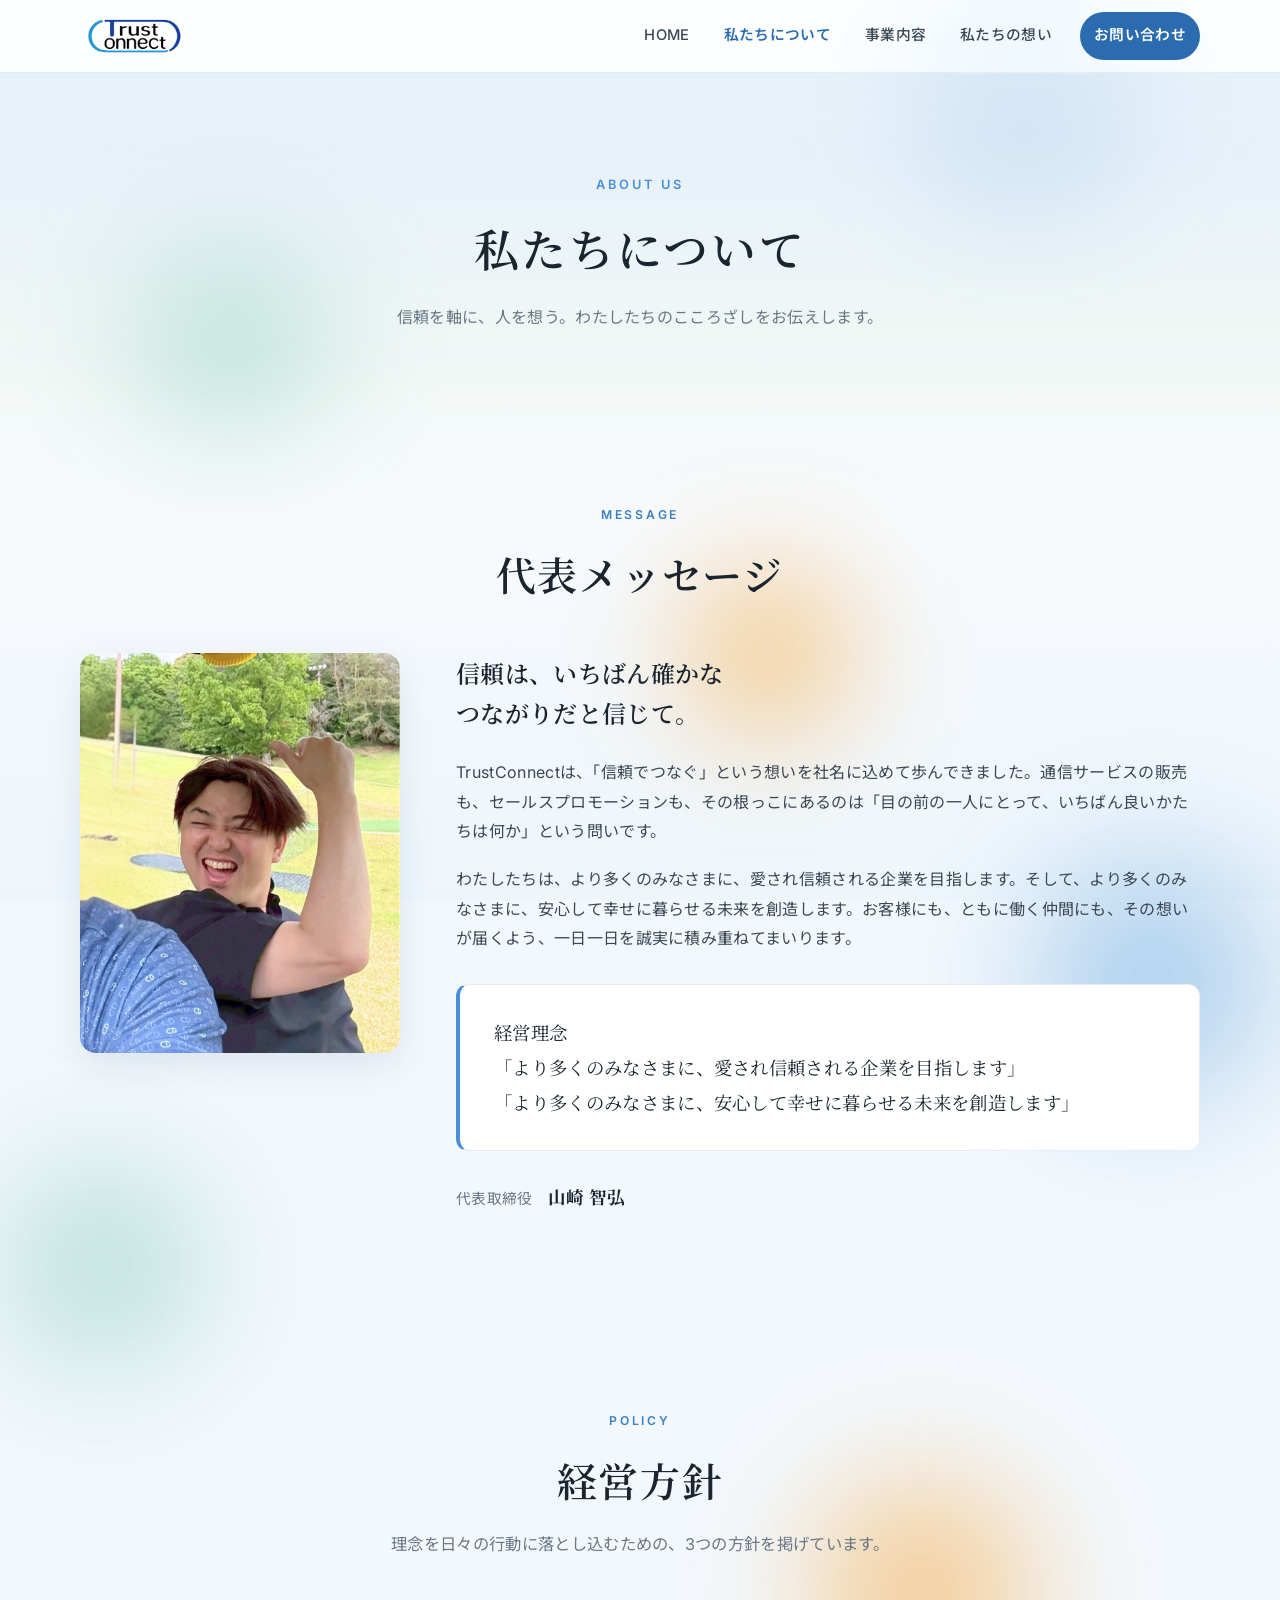
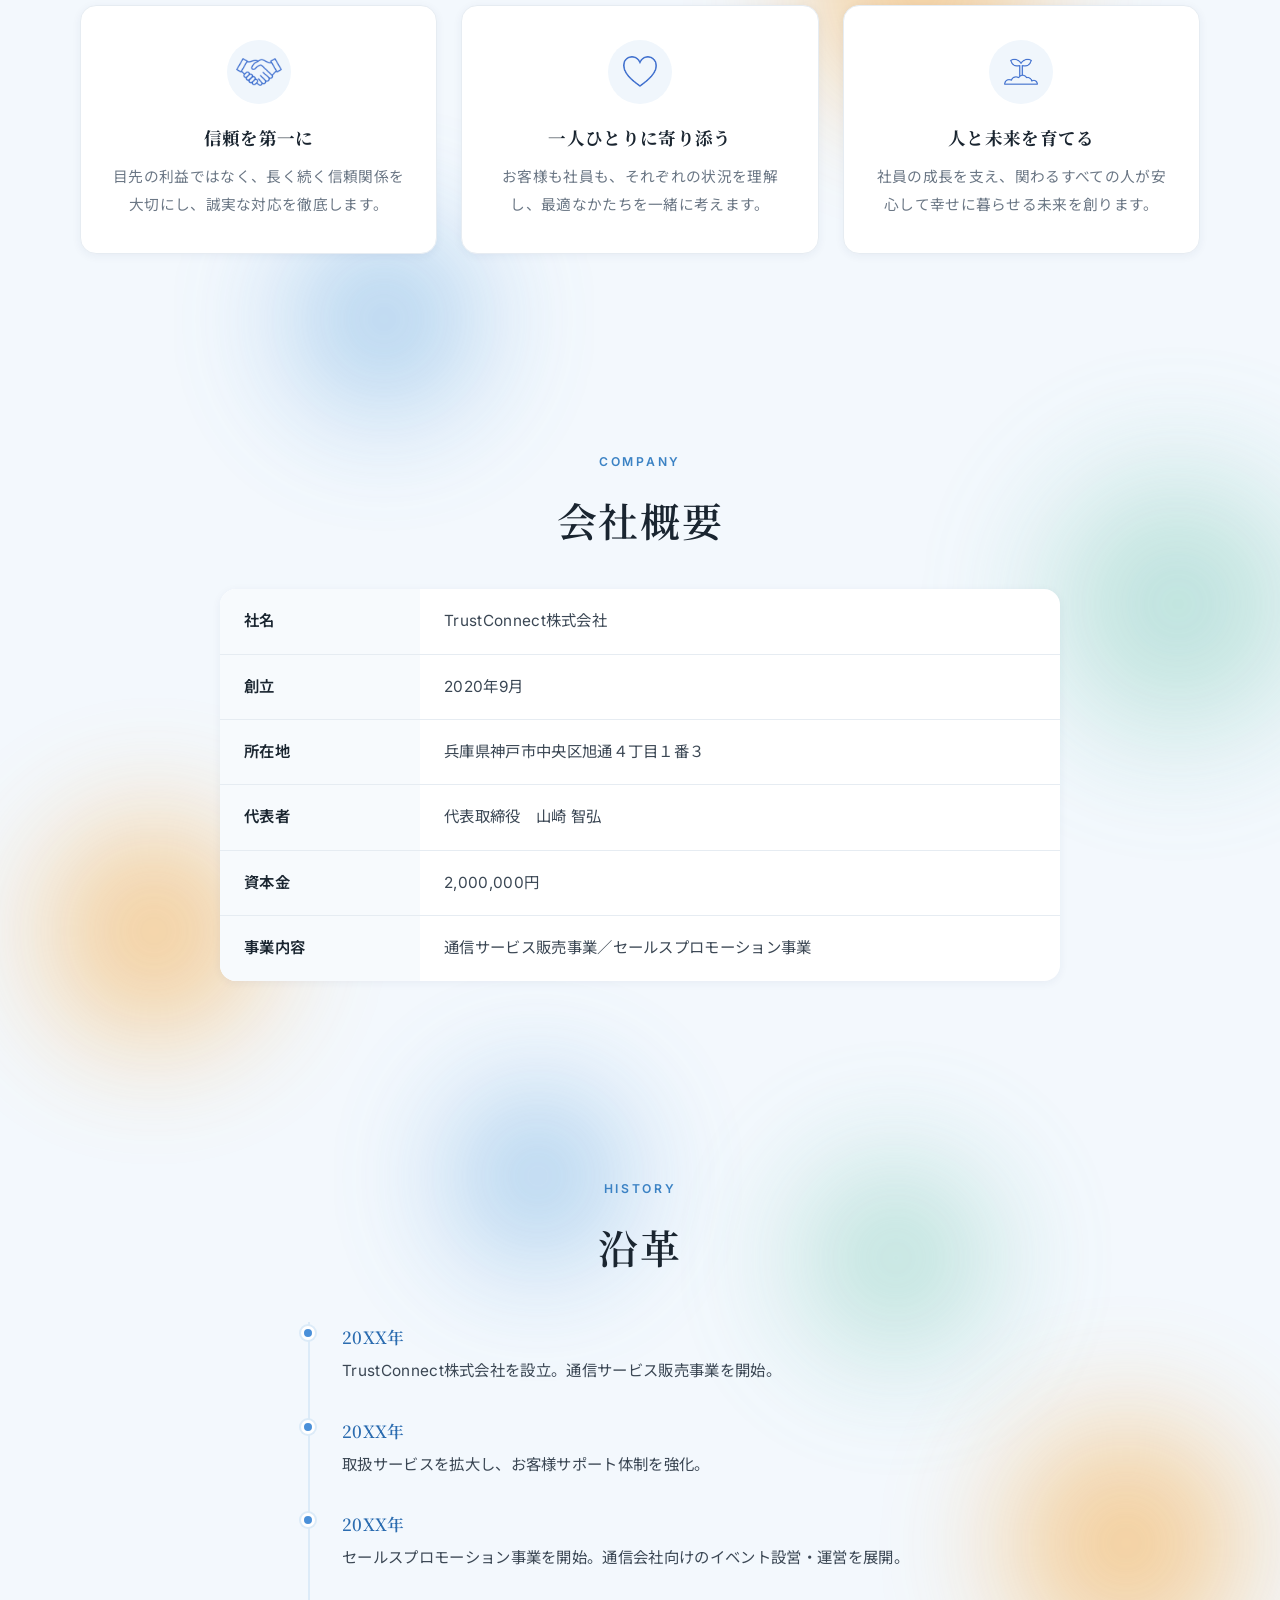
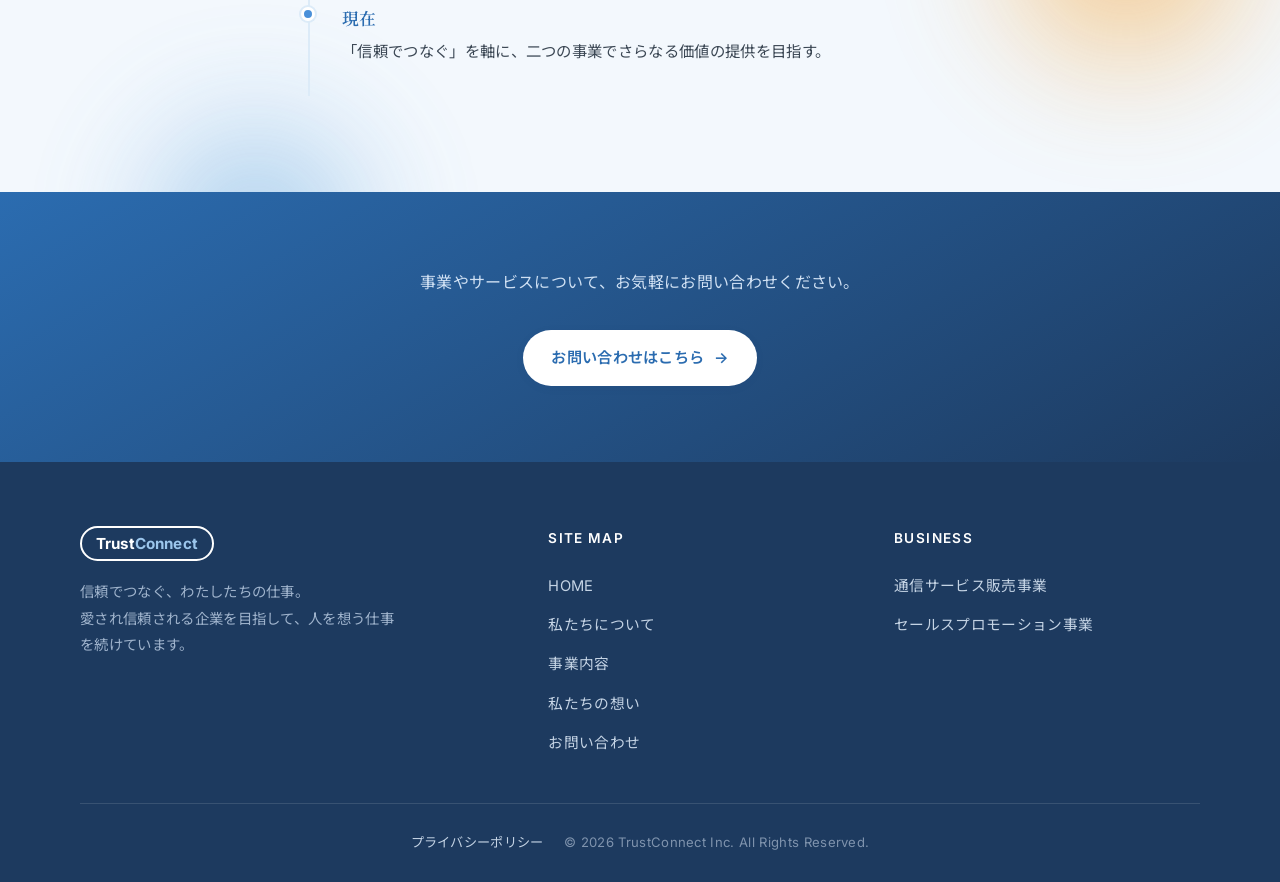
==== about.html @ d6068d3f "事業を「セールスプロモーション（通信会社向けイベント設営・運営）」に変更／背景オレンジを強調 - 人材派遣事業 → セールスプロモーション事業（全ページ） - 関連説明文をイベント設営・運営の内容に書" ====
<!DOCTYPE html>
<html lang="ja">
<head>
<meta charset="UTF-8">
<meta name="viewport" content="width=device-width, initial-scale=1.0">
<title>私たちについて｜TrustConnect株式会社</title>
<meta name="description" content="TrustConnect株式会社の代表メッセージ、経営理念、経営方針、会社概要、沿革をご紹介します。">
<link rel="preconnect" href="https://fonts.googleapis.com">
<link rel="preconnect" href="https://fonts.gstatic.com" crossorigin>
<link href="https://fonts.googleapis.com/css2?family=Inter:wght@400;500;600;700&family=Noto+Serif+JP:wght@500;600;700&family=Noto+Sans+JP:wght@400;500;700&display=swap" rel="stylesheet">
<link rel="stylesheet" href="css/style.css">
</head>
<body>

<header class="site-header">
  <div class="container nav">
    <a href="index.html" class="brand"><span class="brand-logo">Trust<span>Connect</span></span></a>
    <button class="nav-toggle" aria-label="メニュー"><span></span><span></span><span></span></button>
    <nav class="nav-menu">
      <a href="index.html">HOME</a>
      <a href="about.html" class="is-active">私たちについて</a>
      <a href="business.html">事業内容</a>
      <a href="vision.html">私たちの想い</a>
      <a href="contact.html" class="nav-cta">お問い合わせ</a>
    </nav>
  </div>
</header>

<section class="page-hero">
  <span class="blob blob-1"></span>
  <div class="container reveal">
    <span class="en">About Us</span>
    <h1>私たちについて</h1>
    <p>信頼を軸に、人を想う。わたしたちのこころざしをお伝えします。</p>
  </div>
</section>

<!-- 代表メッセージ -->
<section class="section">
  <div class="container">
    <div class="center reveal" style="margin-bottom:50px;">
      <span class="eyebrow">Message</span>
      <h2 class="section-title">代表メッセージ</h2>
    </div>
    <div class="message reveal">
      <div class="message-photo"><img src="images/daihyo_web.jpg" alt="代表取締役 山崎 智弘"></div>
      <div class="message-body">
        <h2>信頼は、いちばん確かな<br>つながりだと信じて。</h2>
        <p>TrustConnectは、「信頼でつなぐ」という想いを社名に込めて歩んできました。通信サービスの販売も、セールスプロモーションも、その根っこにあるのは「目の前の一人にとって、いちばん良いかたちは何か」という問いです。</p>
        <p>わたしたちは、より多くのみなさまに、愛され信頼される企業を目指します。そして、より多くのみなさまに、安心して幸せに暮らせる未来を創造します。お客様にも、ともに働く仲間にも、その想いが届くよう、一日一日を誠実に積み重ねてまいります。</p>
        <div class="philosophy">
          <p>経営理念<br>「より多くのみなさまに、愛され信頼される企業を目指します」<br>「より多くのみなさまに、安心して幸せに暮らせる未来を創造します」</p>
        </div>
        <div class="message-sign">代表取締役　<strong>山崎 智弘</strong></div>
      </div>
    </div>
  </div>
</section>

<!-- 経営方針 -->
<section class="section section--soft">
  <div class="container center reveal" style="margin-bottom:46px;">
    <span class="eyebrow">Policy</span>
    <h2 class="section-title">経営方針</h2>
    <p class="section-lead">理念を日々の行動に落とし込むための、3つの方針を掲げています。</p>
  </div>
  <div class="container">
    <div class="policy">
      <div class="policy-item reveal">
        <div class="policy-icon"><img src="images/icon-trust.png" alt=""></div>
        <h3>信頼を第一に</h3>
        <p>目先の利益ではなく、長く続く信頼関係を大切にし、誠実な対応を徹底します。</p>
      </div>
      <div class="policy-item reveal">
        <div class="policy-icon"><img src="images/icon-care.png" alt=""></div>
        <h3>一人ひとりに寄り添う</h3>
        <p>お客様も社員も、それぞれの状況を理解し、最適なかたちを一緒に考えます。</p>
      </div>
      <div class="policy-item reveal">
        <div class="policy-icon"><img src="images/icon-grow.png" alt=""></div>
        <h3>人と未来を育てる</h3>
        <p>社員の成長を支え、関わるすべての人が安心して幸せに暮らせる未来を創ります。</p>
      </div>
    </div>
  </div>
</section>

<!-- 会社概要 -->
<section class="section">
  <div class="container center reveal" style="margin-bottom:40px;">
    <span class="eyebrow">Company</span>
    <h2 class="section-title">会社概要</h2>
  </div>
  <div class="container reveal" style="max-width:840px;">
    <table class="profile-table">
      <tr><th>社名</th><td>TrustConnect株式会社</td></tr>
      <tr><th>創立</th><td>2020年9月</td></tr>
      <tr><th>所在地</th><td>兵庫県神戸市中央区旭通４丁目１番３</td></tr>
      <tr><th>代表者</th><td>代表取締役　山崎 智弘</td></tr>
      <tr><th>資本金</th><td>2,000,000円</td></tr>
      <tr><th>事業内容</th><td>通信サービス販売事業／セールスプロモーション事業</td></tr>
    </table>
  </div>
</section>

<!-- 沿革 -->
<section class="section section--soft">
  <div class="container center reveal" style="margin-bottom:46px;">
    <span class="eyebrow">History</span>
    <h2 class="section-title">沿革</h2>
  </div>
  <div class="container reveal" style="max-width:680px;">
    <div class="timeline">
      <div class="timeline-item">
        <div class="year">20XX年</div>
        <p>TrustConnect株式会社を設立。通信サービス販売事業を開始。</p>
      </div>
      <div class="timeline-item">
        <div class="year">20XX年</div>
        <p>取扱サービスを拡大し、お客様サポート体制を強化。</p>
      </div>
      <div class="timeline-item">
        <div class="year">20XX年</div>
        <p>セールスプロモーション事業を開始。通信会社向けのイベント設営・運営を展開。</p>
      </div>
      <div class="timeline-item">
        <div class="year">現在</div>
        <p>「信頼でつなぐ」を軸に、二つの事業でさらなる価値の提供を目指す。</p>
      </div>
    </div>
  </div>
</section>

<section class="cta-band">
  <div class="container reveal">
    <p>事業やサービスについて、お気軽にお問い合わせください。</p>
    <a href="contact.html" class="btn btn-primary btn-arrow">お問い合わせはこちら</a>
  </div>
</section>

<footer class="site-footer">
  <div class="container">
    <div class="footer-grid">
      <div class="footer-brand">
        <span class="brand-logo">Trust<span>Connect</span></span>
        <p>信頼でつなぐ、わたしたちの仕事。<br>愛され信頼される企業を目指して、人を想う仕事を続けています。</p>
      </div>
      <div class="footer-col">
        <h4>SITE MAP</h4>
        <a href="index.html">HOME</a>
        <a href="about.html">私たちについて</a>
        <a href="business.html">事業内容</a>
        <a href="vision.html">私たちの想い</a>
        <a href="contact.html">お問い合わせ</a>
      </div>
      <div class="footer-col">
        <h4>BUSINESS</h4>
        <a href="business.html">通信サービス販売事業</a>
        <a href="business.html">セールスプロモーション事業</a>
      </div>
    </div>
    <div class="footer-bottom">
      <a href="privacy.html" class="footer-legal-link">プライバシーポリシー</a>
      © 2026 TrustConnect Inc. All Rights Reserved.
    </div>
  </div>
</footer>

<script src="js/main.js"></script>
</body>
</html>
---- css/style.css ----
/* =========================================================
   TrustConnect Corporate Site
   コンセプト：信頼でつなぐ、わたしたちの仕事。
   ========================================================= */

/* ---------- デザイントークン（配色・フォント） ---------- */
:root {
  /* 配色：ロゴに合わせた信頼感 + 少しの幸福感 */
  --blue-900: #1d3a5f;
  --blue-700: #2b6cb0;
  --blue-600: #3b82c4;
  --blue-500: #4a90d9;
  --blue-300: #9cc6ec;
  --blue-100: #dcebf8;
  --blue-50:  #f0f6fc;
  --teal:     #4fb3a0;   /* 安心感 */
  --accent:   #f5a623;   /* 幸福感（差し色） */
  --accent-soft: #fbd38d;

  --ink:      #1a2530;
  --text:     #3b4754;
  --text-soft:#6b7785;
  --line:     #e6ecf2;
  --bg:       #ffffff;
  --bg-soft:  #f7fafd;

  --serif: 'Noto Serif JP', serif;
  --sans:  'Inter', 'Noto Sans JP', sans-serif;

  --maxw: 1120px;
  --radius: 16px;
  --shadow-sm: 0 2px 10px rgba(29, 58, 95, .06);
  --shadow-md: 0 12px 36px rgba(29, 58, 95, .10);
}

/* ---------- リセット ---------- */
*, *::before, *::after { box-sizing: border-box; }
html { scroll-behavior: smooth; -webkit-text-size-adjust: 100%; }
body {
  margin: 0;
  font-family: var(--sans);
  color: var(--text);
  background: #f3f8fd;
  position: relative;
  line-height: 1.85;
  font-size: 16px;
  letter-spacing: .02em;
  -webkit-font-smoothing: antialiased;
}

/* ページ全体のやわらかい背景ウォッシュ（固定） */
body::before {
  content: ""; position: fixed; inset: 0; z-index: -2; pointer-events: none;
  background: linear-gradient(180deg,
    #f1f7fd 0%, #eaf3fb 16%, #f1f8f5 36%, #f7fafd 58%, #eef6fc 100%);
}
/* 色のぼかしを点々と散らして、それぞれゆっくり漂わせる（JSで生成） */
.bg-blobs {
  position: absolute; inset: 0; z-index: -1;
  overflow: hidden; pointer-events: none;
}
.bg-blob {
  position: absolute; border-radius: 50%;
  filter: blur(54px); opacity: .74;
  will-change: transform;
  animation: blobFloat 20s ease-in-out infinite alternate;
}
.bg-blob.v2 { animation-name: blobFloat2; }
.bg-blob.v3 { animation-name: blobFloat3; }

@keyframes blobFloat {
  0%   { transform: translate(0, 0) scale(1); }
  50%  { transform: translate(96px, -116px) scale(1.24); }
  100% { transform: translate(-84px, 72px) scale(.82); }
}
@keyframes blobFloat2 {
  0%   { transform: translate(0, 0) scale(1.08); }
  50%  { transform: translate(-110px, 86px) scale(.8); }
  100% { transform: translate(78px, -98px) scale(1.26); }
}
@keyframes blobFloat3 {
  0%   { transform: translate(0, 0) scale(.9); }
  50%  { transform: translate(88px, 104px) scale(1.22); }
  100% { transform: translate(-94px, -76px) scale(1.05); }
}

/* ヒーローの装飾ぼかしもゆっくり動かす */
.blob { animation: blobFloat 26s ease-in-out infinite alternate; will-change: transform; }
.blob-2 { animation-name: blobFloat2; animation-duration: 34s; }
.blob-3 { animation-name: blobFloat3; animation-duration: 30s; }

/* 「視差効果を減らす」設定時はアニメーションを止める（色は残す） */
@media (prefers-reduced-motion: reduce) {
  .bg-blob, .blob { animation: none !important; }
}
img { max-width: 100%; display: block; }
a { color: inherit; text-decoration: none; }
ul { margin: 0; padding: 0; list-style: none; }

/* ---------- レイアウト ---------- */
.container { width: min(100% - 48px, var(--maxw)); margin-inline: auto; }
.section { padding: 96px 0; }
/* セクション背景は透過し、ページ全体の背景ぼかしを見せる（境目をなくす） */
.section--soft { background: transparent; }
.section--blue { background: transparent; }

/* ---------- 見出し ---------- */
.eyebrow {
  display: inline-block;
  font-family: var(--sans);
  font-size: .76rem;
  font-weight: 600;
  letter-spacing: .22em;
  text-transform: uppercase;
  color: var(--blue-600);
  margin-bottom: 18px;
}
.section-title {
  font-family: var(--serif);
  font-weight: 600;
  font-size: clamp(1.7rem, 1.1rem + 2.4vw, 2.5rem);
  line-height: 1.45;
  color: var(--ink);
  margin: 0 0 20px;
  letter-spacing: .04em;
}
.section-lead {
  max-width: 660px;
  color: var(--text-soft);
  margin: 0 auto;
  font-size: 1.02rem;
}
.center { text-align: center; }

/* ---------- ヘッダー ---------- */
.site-header {
  position: sticky; top: 0; z-index: 50;
  background: rgba(255,255,255,.82);
  backdrop-filter: saturate(160%) blur(14px);
  border-bottom: 1px solid var(--line);
}
.nav {
  display: flex; align-items: center; justify-content: space-between;
  height: 72px;
}
.brand { display: flex; align-items: center; gap: 10px; }
/* ロゴ画像（テキストは読み上げ用に残し、見た目は画像に置き換え） */
.brand-logo {
  display: inline-block;
  width: 150px; height: 44px;
  background: url("../images/logo.png") left center / contain no-repeat;
  text-indent: -9999px; overflow: hidden; white-space: nowrap;
  border: 0; padding: 0;
}
.brand-logo span { display: none; }

.nav-menu { display: flex; align-items: center; gap: 6px; }
.nav-menu a {
  font-size: .92rem;
  font-weight: 500;
  color: var(--text);
  padding: 10px 14px;
  border-radius: 999px;
  transition: color .2s, background .2s;
}
.nav-menu a:hover { color: var(--blue-700); background: var(--blue-50); }
.nav-menu a.is-active { color: var(--blue-700); font-weight: 600; }
.nav-cta {
  margin-left: 8px;
  background: var(--blue-700) !important;
  color: #fff !important;
  font-weight: 600 !important;
}
.nav-cta:hover { background: var(--blue-900) !important; }

.nav-toggle {
  display: none; border: none; background: transparent; cursor: pointer;
  width: 44px; height: 44px; padding: 10px;
}
.nav-toggle span {
  display: block; height: 2px; background: var(--ink); border-radius: 2px;
  transition: transform .25s, opacity .25s;
}
.nav-toggle span + span { margin-top: 6px; }

/* ---------- ボタン ---------- */
.btn {
  display: inline-flex; align-items: center; gap: 10px;
  font-weight: 600; font-size: .95rem;
  padding: 14px 28px; border-radius: 999px;
  transition: transform .2s, box-shadow .2s, background .2s;
  cursor: pointer; border: none;
}
.btn-primary { background: var(--blue-700); color: #fff; box-shadow: var(--shadow-sm); }
.btn-primary:hover { background: var(--blue-900); transform: translateY(-2px); box-shadow: var(--shadow-md); }
.btn-ghost { background: #fff; color: var(--blue-700); border: 1.5px solid var(--blue-300); }
.btn-ghost:hover { border-color: var(--blue-700); transform: translateY(-2px); }
.btn-arrow::after { content: "→"; transition: transform .2s; }
.btn:hover .btn-arrow::after, .btn-arrow:hover::after { transform: translateX(4px); }

/* ---------- ヒーロー ---------- */
.hero {
  position: relative; overflow: hidden;
  /* 上はやさしく色づき、下端は透明にして背景へ馴染ませる（切れ目をなくす） */
  background: linear-gradient(180deg,
    rgba(233,242,251,.65) 0%, rgba(238,246,243,.32) 55%, rgba(247,250,253,0) 100%);
  padding: 120px 0 130px;
}
.hero-grid {
  position: relative; z-index: 2;
  display: grid; grid-template-columns: 1.08fr .92fr; gap: 32px; align-items: center;
}
.hero-inner { max-width: 640px; }
.hero-figure { position: relative; margin: 0; }
.hero-figure img { width: 100%; height: auto; display: block; }

/* 切り抜き写真：右の余白側へ広げて大きく＋背景になじむやわらかい雰囲気に */
.hero-figure.cutout { width: calc(100% + 80px); margin-right: -80px; }
.hero-figure.cutout::before {            /* 人物のうしろに置く、やわらかい光 */
  content: ""; position: absolute; inset: -8% -2% 2% -2%; z-index: -1;
  background: radial-gradient(58% 52% at 52% 46%, rgba(255,255,255,.92), rgba(255,255,255,0) 72%);
  filter: blur(6px);
}
.hero-figure.cutout img {
  transform: scale(1.04); transform-origin: right bottom;      /* 少し大きく */
  filter: brightness(1.09) saturate(1.05) contrast(.96)        /* 明るく・やわらかく */
          drop-shadow(0 22px 38px rgba(29, 58, 95, .14));
  /* 体の切れた下端を背景へふわっと溶かし、不自然なカット線を消す */
  -webkit-mask-image: linear-gradient(to bottom, #000 84%, rgba(0,0,0,0) 100%);
          mask-image: linear-gradient(to bottom, #000 84%, rgba(0,0,0,0) 100%);
}
.hero-figure.framed img { border-radius: 22px; box-shadow: var(--shadow-md); }
.hero h1 {
  font-family: var(--serif);
  font-weight: 600;
  font-size: clamp(2rem, 1.2rem + 3.2vw, 3.1rem);
  line-height: 1.5;
  color: var(--ink);
  letter-spacing: .03em;
  margin: 0 0 26px;
}
.hero h1 .accent { color: var(--blue-700); }
.hero p.lead {
  font-size: 1.1rem; color: var(--text); max-width: 560px; margin: 0 0 38px;
  /* 日本語を自然な区切りで折り返し、行末の孤立文字を防ぐ */
  line-break: strict;
  word-break: auto-phrase;
  text-wrap: pretty;
}
.hero-actions { display: flex; gap: 14px; flex-wrap: wrap; }

/* 旧・ヒーロー内の装飾ぼかしは非表示（overflow:hidden で下端が切れて横線になるため）。
   色の動きはページ全体の .bg-blobs が担当する */
.blob { display: none; }
.blob-1 { width: 360px; height: 360px; background: var(--blue-300); top: -80px; right: -60px; }
.blob-2 { width: 300px; height: 300px; background: var(--accent-soft); bottom: -90px; right: 18%; opacity:.4; }
.blob-3 { width: 260px; height: 260px; background: #bfe8de; bottom: -70px; left: -60px; opacity:.45; }

/* ---------- 価値観カード（3つの想い） ---------- */
.values { display: grid; grid-template-columns: repeat(3, 1fr); gap: 26px; margin-top: 56px; }
.value-card {
  background: #fff; border: 1px solid var(--line); border-radius: var(--radius);
  padding: 40px 30px; box-shadow: var(--shadow-sm);
  transition: transform .25s, box-shadow .25s;
}
.value-card:hover { transform: translateY(-6px); box-shadow: var(--shadow-md); }
.value-num {
  font-family: var(--serif); font-size: 1.5rem; color: var(--blue-500);
  width: 56px; height: 56px; border-radius: 50%;
  display: grid; place-items: center; background: var(--blue-50);
  margin-bottom: 22px;
}
.value-card h3 {
  font-family: var(--serif); font-weight: 600; font-size: 1.18rem;
  color: var(--ink); margin: 0 0 12px; line-height: 1.6;
}
.value-card p { margin: 0; font-size: .95rem; color: var(--text-soft); }

/* ---------- 事業概要（2カラム） ---------- */
.biz-grid { display: grid; grid-template-columns: repeat(2, 1fr); gap: 28px; margin-top: 50px; }
.biz-card {
  position: relative; overflow: hidden;
  background: #fff; border: 1px solid var(--line); border-radius: var(--radius);
  padding: 44px 38px; box-shadow: var(--shadow-sm);
  transition: transform .25s, box-shadow .25s;
}
.biz-card:hover { transform: translateY(-6px); box-shadow: var(--shadow-md); }
.biz-card::before {
  content: ""; position: absolute; top: 0; left: 0; width: 100%; height: 4px;
  background: linear-gradient(90deg, var(--blue-500), var(--teal));
}
.biz-tag {
  font-size: .74rem; font-weight: 600; letter-spacing: .14em;
  color: var(--blue-600); text-transform: uppercase;
}
.biz-card h3 {
  font-family: var(--serif); font-size: 1.4rem; color: var(--ink);
  margin: 10px 0 16px; font-weight: 600;
}
.biz-card ul { margin-top: 16px; }
.biz-card li {
  position: relative; padding-left: 22px; margin-bottom: 8px;
  font-size: .95rem; color: var(--text);
}
.biz-card li::before {
  content: ""; position: absolute; left: 4px; top: 12px;
  width: 7px; height: 7px; border-radius: 50%; background: var(--blue-500);
}

/* ---------- ページヘッダー（下層ページ共通） ---------- */
.page-hero {
  position: relative; overflow: hidden;
  background: linear-gradient(180deg, rgba(230,240,249,.7) 0%, rgba(247,250,253,0) 100%);
  padding: 96px 0 70px; text-align: center;
}
.page-hero h1 {
  font-family: var(--serif); font-weight: 600;
  font-size: clamp(1.9rem, 1.2rem + 3vw, 2.8rem);
  color: var(--ink); margin: 8px 0 14px; letter-spacing: .06em;
}
.page-hero p { color: var(--text-soft); margin: 0; }
.page-hero .en {
  font-size: .8rem; font-weight: 600; letter-spacing: .24em;
  color: var(--blue-500); text-transform: uppercase;
}

/* ---------- 代表メッセージ ---------- */
.message { display: grid; grid-template-columns: 320px 1fr; gap: 56px; align-items: start; }
.message-photo {
  border-radius: var(--radius); overflow: hidden; box-shadow: var(--shadow-md);
  background: linear-gradient(160deg, var(--blue-100), #fff);
  aspect-ratio: 4/5; display: grid; place-items: center; text-align: center;
  color: var(--blue-500); font-size: .85rem; padding: 0;
}
.message-photo img { width: 100%; height: 100%; object-fit: cover; object-position: center 22%; display: block; }
.message-body h2 {
  font-family: var(--serif); font-weight: 600; font-size: 1.5rem;
  color: var(--ink); line-height: 1.7; margin: 0 0 24px;
}
.message-body p { margin: 0 0 18px; }
.message-sign { margin-top: 28px; font-size: .92rem; color: var(--text-soft); }
.message-sign strong { font-family: var(--serif); font-size: 1.1rem; color: var(--ink); }

/* ---------- 経営理念ボックス ---------- */
.philosophy {
  background: #fff; border: 1px solid var(--line); border-left: 4px solid var(--blue-500);
  border-radius: 12px; padding: 30px 34px; margin: 30px 0;
}
.philosophy p { font-family: var(--serif); font-size: 1.15rem; color: var(--ink); margin: 0; line-height: 1.9; }

/* ---------- 経営方針（3並列） ---------- */
.policy { display: grid; grid-template-columns: repeat(3, 1fr); gap: 24px; }
.policy-item {
  background: #fff; border: 1px solid var(--line); border-radius: var(--radius);
  padding: 34px 28px; text-align: center; box-shadow: var(--shadow-sm);
}
.policy-icon {
  width: 64px; height: 64px; margin: 0 auto 18px; border-radius: 50%;
  background: var(--blue-50); display: grid; place-items: center;
  font-size: 1.5rem;
}
.policy-icon img { width: 34px; height: 34px; object-fit: contain; display: block; }
/* 握手アイコンは横長のため、少し大きめに表示してバランスを揃える */
.policy-icon img[src*="icon-trust"] { width: 46px; height: 46px; }
.policy-item h3 { font-family: var(--serif); font-size: 1.1rem; color: var(--ink); margin: 0 0 10px; }
.policy-item p { font-size: .92rem; color: var(--text-soft); margin: 0; }

/* ---------- 会社概要テーブル ---------- */
.profile-table { width: 100%; border-collapse: collapse; background: #fff; border-radius: var(--radius); overflow: hidden; box-shadow: var(--shadow-sm); }
.profile-table th, .profile-table td { text-align: left; padding: 18px 24px; border-bottom: 1px solid var(--line); font-size: .96rem; vertical-align: top; }
.profile-table th { width: 200px; background: var(--bg-soft); color: var(--ink); font-weight: 600; }
.profile-table tr:last-child th, .profile-table tr:last-child td { border-bottom: none; }

/* ---------- 沿革 ---------- */
.timeline { border-left: 2px solid var(--blue-100); margin-left: 8px; padding-left: 32px; }
.timeline-item { position: relative; padding-bottom: 30px; }
.timeline-item::before {
  content: ""; position: absolute; left: -41px; top: 4px;
  width: 14px; height: 14px; border-radius: 50%; background: var(--blue-500);
  border: 3px solid #fff; box-shadow: 0 0 0 2px var(--blue-100);
}
.timeline-item .year { font-family: var(--serif); font-weight: 600; color: var(--blue-700); font-size: 1.05rem; }
.timeline-item p { margin: 4px 0 0; color: var(--text); font-size: .96rem; }

/* ---------- 想いページ（ストーリー） ---------- */
.story { max-width: 760px; margin: 0 auto; }
.story-block { margin-bottom: 60px; }
.story-block h2 {
  font-family: var(--serif); font-weight: 600; font-size: 1.5rem; color: var(--ink);
  margin: 0 0 18px; padding-left: 18px; border-left: 4px solid var(--accent);
  line-height: 1.6;
}
.story-block p { margin: 0 0 16px; font-size: 1.02rem; }
.quote {
  font-family: var(--serif); font-size: 1.3rem; color: var(--blue-700);
  text-align: center; line-height: 1.9; margin: 70px auto; max-width: 700px;
}

/* ---------- 法務ページ（プライバシーポリシー等） ---------- */
.legal { max-width: 840px; margin: 0 auto; }
.legal-intro { color: var(--text-soft); margin: 0 0 40px; font-size: .95rem; }
.legal-article { margin-bottom: 40px; }
.legal-article h2 {
  font-family: var(--serif); font-weight: 600; font-size: 1.22rem; color: var(--ink);
  margin: 0 0 16px; padding-bottom: 10px; border-bottom: 1px solid var(--line);
}
.legal-article p { margin: 0 0 12px; font-size: .96rem; }
.legal-article ol, .legal-article ul { margin: 6px 0 14px; padding-left: 1.5em; }
.legal-article ol li, .legal-article ul li { margin-bottom: 8px; font-size: .96rem; }
.legal-article ul { list-style: none; padding-left: 1.2em; }
.legal-article ul li { position: relative; }
.legal-article ul li::before { content: "・"; position: absolute; left: -1.1em; color: var(--blue-500); }
.legal-article .sub { padding-left: 1.2em; margin: 6px 0 12px; }
.legal-article .sub p { margin: 0 0 8px; font-size: .95rem; }
.legal-address {
  background: var(--bg-soft); border: 1px solid var(--line); border-radius: 12px;
  padding: 24px 28px; line-height: 2; font-size: .96rem; color: var(--ink);
}
.legal-end { text-align: right; color: var(--text-soft); margin-top: 32px; }

/* ---------- お問い合わせフォーム ---------- */
.form { max-width: 680px; margin: 0 auto; }
.form-row { margin-bottom: 24px; }
.form-row label { display: block; font-weight: 600; color: var(--ink); margin-bottom: 8px; font-size: .95rem; }
.form-row .req { color: #e05252; font-size: .8rem; margin-left: 6px; }
.form-row input, .form-row textarea, .form-row select {
  width: 100%; padding: 14px 16px; border: 1.5px solid var(--line); border-radius: 12px;
  font-family: inherit; font-size: 1rem; color: var(--ink); background: #fff;
  transition: border-color .2s, box-shadow .2s;
}
.form-row input:focus, .form-row textarea:focus, .form-row select:focus {
  outline: none; border-color: var(--blue-500); box-shadow: 0 0 0 3px var(--blue-50);
}
.form-row textarea { min-height: 150px; resize: vertical; }
.form-note { font-size: .85rem; color: var(--text-soft); text-align: center; margin-top: 8px; }
.contact-info { display: grid; grid-template-columns: repeat(2, 1fr); gap: 24px; margin-bottom: 50px; }
.contact-info .item { background: var(--bg-soft); border-radius: var(--radius); padding: 28px; text-align: center; }
.contact-info .item .label { font-size: .8rem; letter-spacing: .12em; color: var(--blue-600); font-weight: 600; }
.contact-info .item .val { font-family: var(--serif); font-size: 1.25rem; color: var(--ink); margin-top: 8px; }

/* ---------- CTA 帯 ---------- */
.cta-band {
  background: linear-gradient(150deg, var(--blue-700), var(--blue-900));
  color: #fff; text-align: center; padding: 76px 0; position: relative; overflow: hidden;
}
.cta-band h2 { font-family: var(--serif); font-weight: 600; font-size: clamp(1.5rem, 1rem + 2vw, 2.1rem); margin: 0 0 16px; letter-spacing: .05em; }
.cta-band p { color: #cfe0f3; margin: 0 0 32px; }
.cta-band .btn-primary { background: #fff; color: var(--blue-700); }
.cta-band .btn-primary:hover { background: var(--accent); color: #fff; }

/* ---------- フッター ---------- */
.site-footer { background: var(--blue-900); color: #c4d3e4; padding: 64px 0 28px; }
.footer-grid { display: grid; grid-template-columns: 1.4fr 1fr 1fr; gap: 40px; padding-bottom: 40px; border-bottom: 1px solid rgba(255,255,255,.12); }
/* フッターは画像ではなくテキストロゴに戻す */
.footer-brand .brand-logo {
  background: none;
  width: auto; height: auto;
  text-indent: 0; overflow: visible; white-space: normal;
  font-family: var(--sans); font-weight: 700; letter-spacing: .01em; line-height: 1;
  font-size: .95rem;
  border: 2px solid #fff; color: #fff;
  padding: 8px 14px; border-radius: 999px;
}
.footer-brand .brand-logo span { display: inline; color: var(--blue-300); }
.footer-brand p { margin: 18px 0 0; font-size: .9rem; color: #9fb3cc; max-width: 320px; }
.footer-col h4 { color: #fff; font-size: .85rem; letter-spacing: .1em; margin: 0 0 16px; font-weight: 600; }
.footer-col a { display: block; font-size: .92rem; padding: 6px 0; color: #c4d3e4; transition: color .2s; }
.footer-col a:hover { color: #fff; }
.footer-bottom { text-align: center; padding-top: 26px; font-size: .82rem; color: #7f93ad; }
.footer-legal-link { color: #c4d3e4; margin-right: 16px; }
.footer-legal-link:hover { color: #fff; }

/* ---------- アニメーション（スクロールで出現） ---------- */
.reveal { opacity: 0; transform: translateY(24px); transition: opacity .7s ease, transform .7s ease; }
.reveal.in { opacity: 1; transform: none; }

/* ---------- レスポンシブ ---------- */
@media (max-width: 920px) {
  .hero { padding: 90px 0 80px; }
  .hero-grid { grid-template-columns: 1fr; gap: 8px; text-align: center; }
  .hero-inner { max-width: none; }
  .hero-actions { justify-content: center; }
  .hero-figure, .hero-figure.cutout { width: 100%; max-width: 540px; margin: 0 auto; }
  .hero-figure.cutout img { transform: none; }
  .message { grid-template-columns: 1fr; gap: 32px; }
  .message-photo { max-width: 300px; margin: 0 auto; }
  .footer-grid { grid-template-columns: 1fr 1fr; }
}
@media (max-width: 760px) {
  .section { padding: 64px 0; }
  .nav-menu {
    position: fixed; inset: 72px 0 auto 0;
    flex-direction: column; align-items: stretch; gap: 0;
    background: #fff; border-bottom: 1px solid var(--line);
    padding: 12px 24px 24px; box-shadow: var(--shadow-md);
    transform: translateY(-130%); transition: transform .3s; z-index: 40;
  }
  .nav-menu.open { transform: none; }
  .nav-menu a { padding: 14px 8px; border-radius: 10px; }
  .nav-cta { margin: 8px 0 0; text-align: center; }
  .nav-toggle { display: block; }
  .values, .biz-grid, .policy, .contact-info { grid-template-columns: 1fr; }
  .footer-grid { grid-template-columns: 1fr; gap: 28px; }
  .profile-table th { width: 130px; }
}
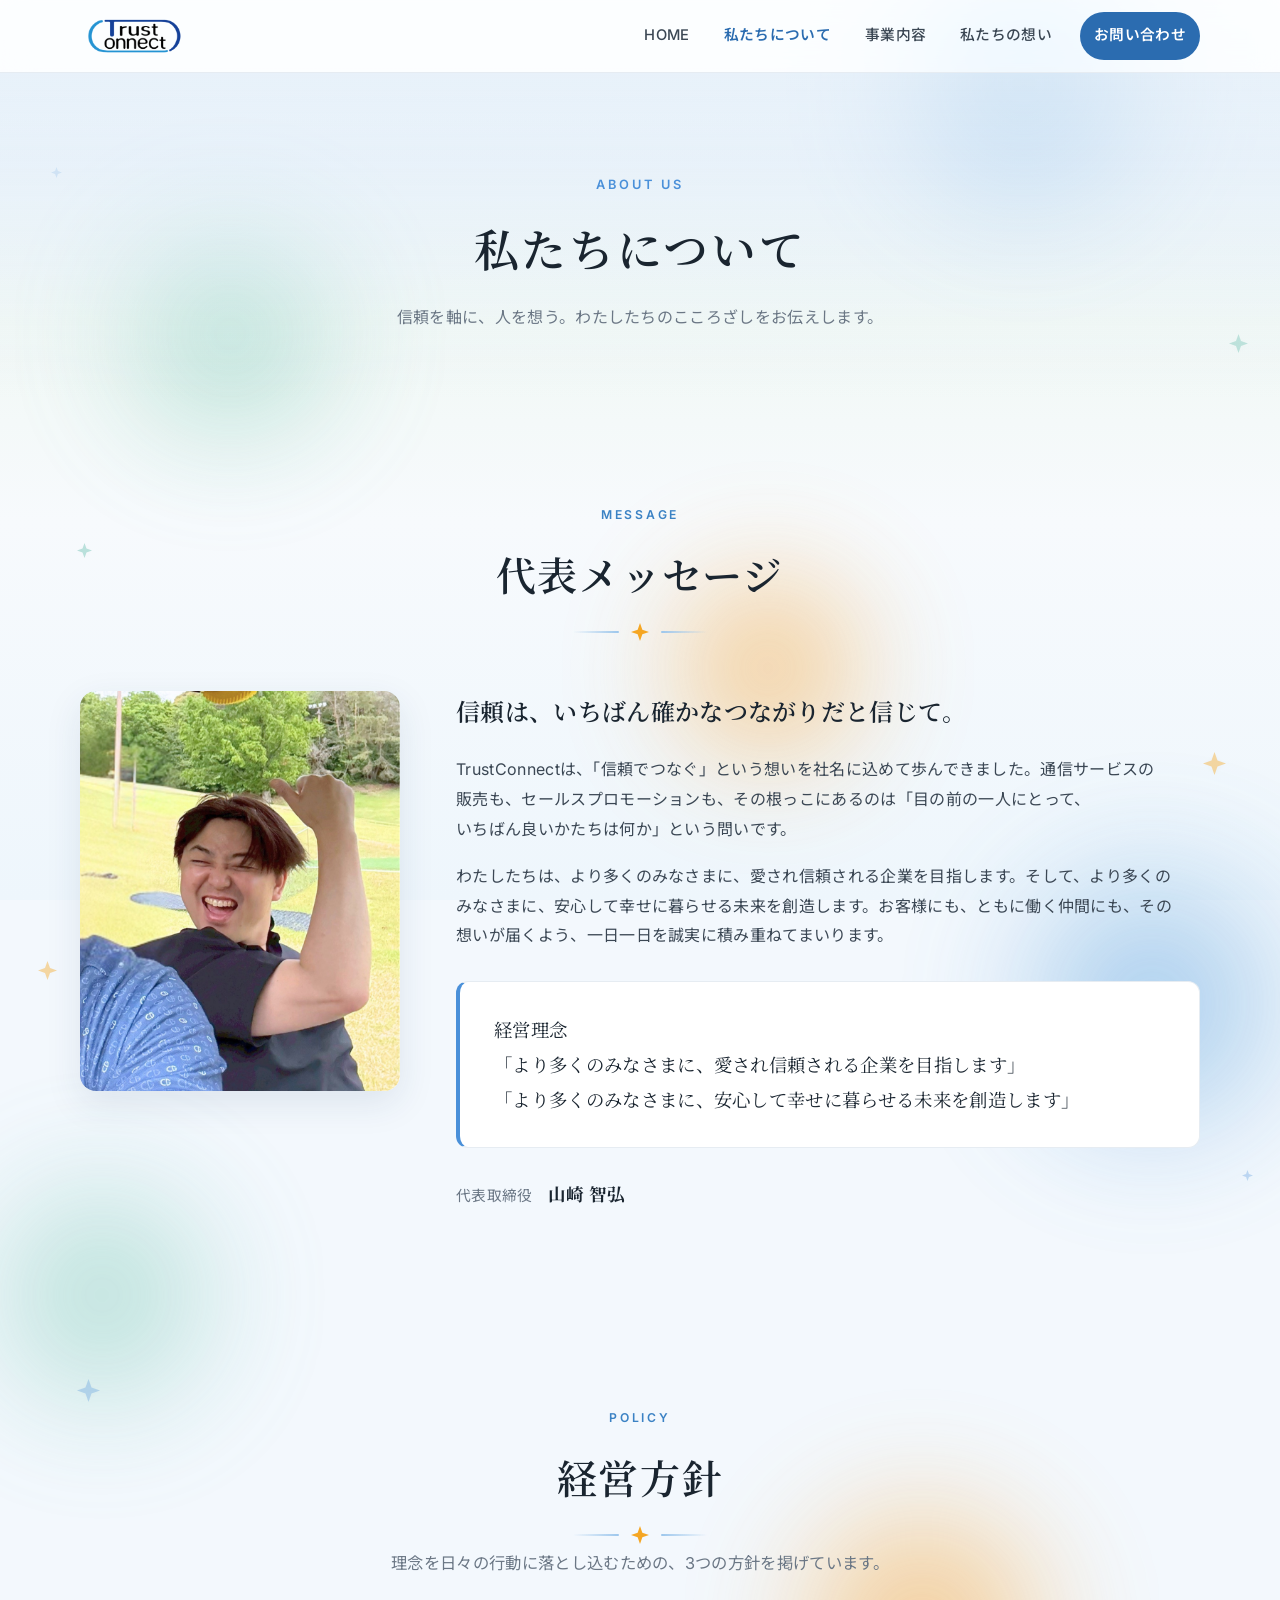
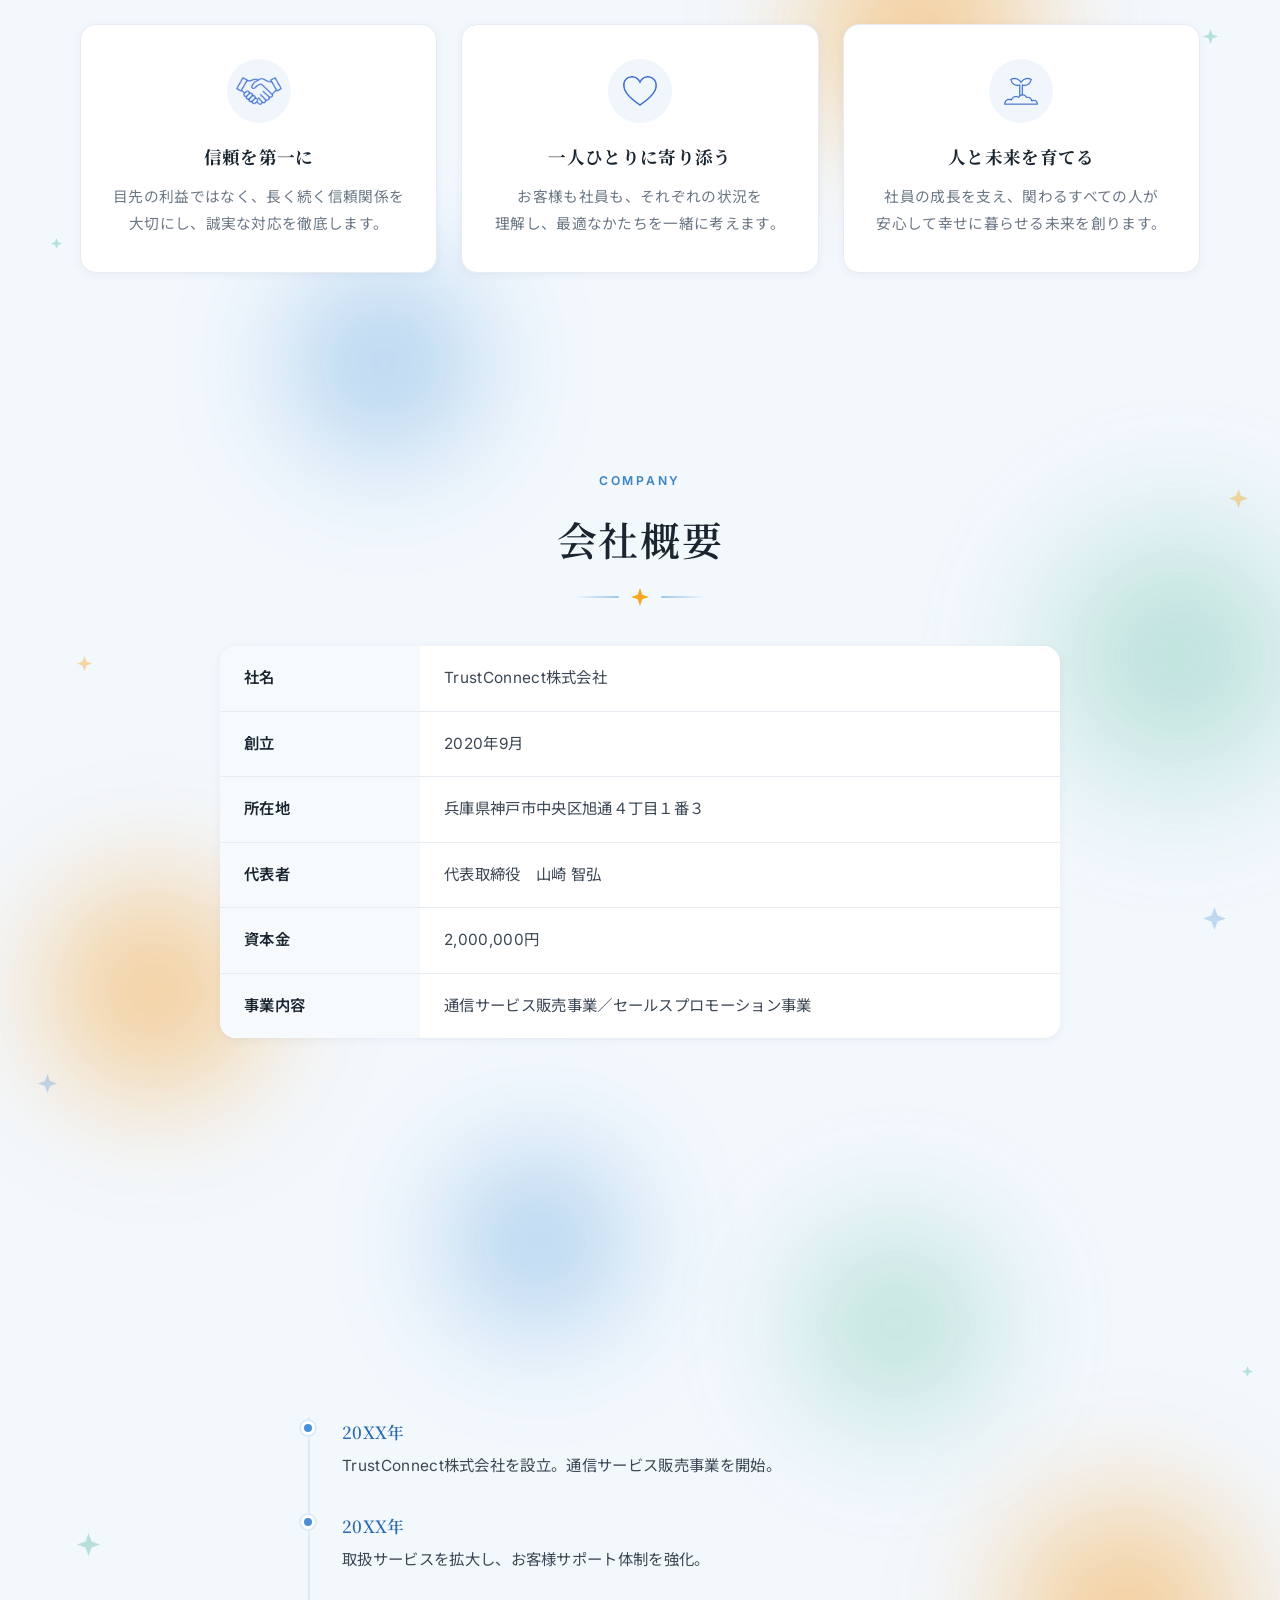
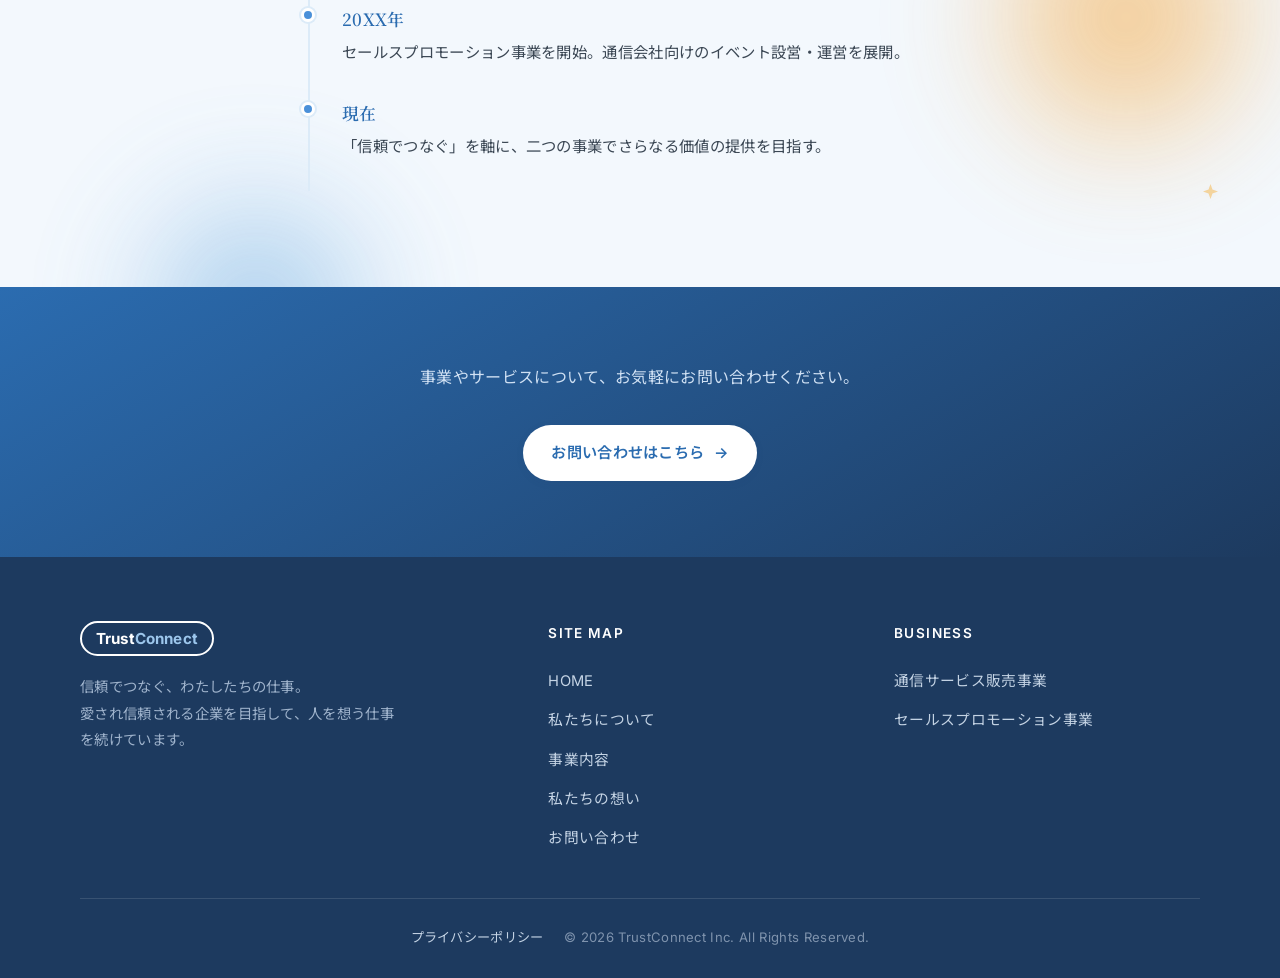
==== commit 89f5c072: "代表メッセージの見出しを1行に（改行を削除） Co-Authored-By: Claude Opus 4.8 <noreply@anthropic.com>" ====
--- a/about.html
+++ b/about.html
@@ -45,7 +45,7 @@
     <div class="message reveal">
       <div class="message-photo"><img src="images/daihyo_web.jpg" alt="代表取締役 山崎 智弘"></div>
       <div class="message-body">
-        <h2>信頼は、いちばん確かな<br>つながりだと信じて。</h2>
+        <h2>信頼は、いちばん確かなつながりだと信じて。</h2>
         <p>TrustConnectは、「信頼でつなぐ」という想いを社名に込めて歩んできました。通信サービスの販売も、セールスプロモーションも、その根っこにあるのは「目の前の一人にとって、いちばん良いかたちは何か」という問いです。</p>
         <p>わたしたちは、より多くのみなさまに、愛され信頼される企業を目指します。そして、より多くのみなさまに、安心して幸せに暮らせる未来を創造します。お客様にも、ともに働く仲間にも、その想いが届くよう、一日一日を誠実に積み重ねてまいります。</p>
         <div class="philosophy">
--- a/css/style.css
+++ b/css/style.css
@@ -208,9 +208,9 @@
 }
 .hero-grid {
   position: relative; z-index: 2;
-  display: grid; grid-template-columns: 1.08fr .92fr; gap: 32px; align-items: center;
-}
-.hero-inner { max-width: 640px; }
+  display: grid; grid-template-columns: 1.16fr .84fr; gap: 30px; align-items: center;
+}
+.hero-inner { max-width: 700px; }
 .hero-figure { position: relative; margin: 0; }
 .hero-figure img { width: 100%; height: auto; display: block; }
 
@@ -230,6 +230,11 @@
           mask-image: linear-gradient(to bottom, #000 84%, rgba(0,0,0,0) 100%);
 }
 .hero-figure.framed img { border-radius: 22px; box-shadow: var(--shadow-md); }
+
+/* ヒーローのあしらい（アクセントの星） */
+.hero-decos { position: absolute; inset: 0; z-index: 1; pointer-events: none; }
+.hero-decos svg { position: absolute; opacity: .42; filter: drop-shadow(0 1px 3px rgba(29,58,95,.05)); }
+@media (max-width: 760px) { .hero-decos svg:nth-child(n+4) { display: none; } }
 .hero h1 {
   font-family: var(--serif);
   font-weight: 600;
@@ -240,6 +245,9 @@
   margin: 0 0 26px;
 }
 .hero h1 .accent { color: var(--blue-700); }
+/* 手書きタイトル（えり字・画像） */
+.hero h1.hero-title-img { margin: 0 0 30px; }
+.hero h1.hero-title-img img { display: block; width: 100%; max-width: 700px; height: auto; }
 .hero p.lead {
   font-size: 1.1rem; color: var(--text); max-width: 560px; margin: 0 0 38px;
   /* 日本語を自然な区切りで折り返し、行末の孤立文字を防ぐ */
@@ -270,10 +278,12 @@
   display: grid; place-items: center; background: var(--blue-50);
   margin-bottom: 22px;
 }
+.value-num img { height: 34px; width: auto; display: block; }
 .value-card h3 {
   font-family: var(--serif); font-weight: 600; font-size: 1.18rem;
   color: var(--ink); margin: 0 0 12px; line-height: 1.6;
 }
+.value-card h3 img { display: block; height: auto; max-width: 100%; }   /* 手書き見出し（画像） */
 .value-card p { margin: 0; font-size: .95rem; color: var(--text-soft); }
 
 /* ---------- 事業概要（2カラム） ---------- */
@@ -307,6 +317,45 @@
   width: 7px; height: 7px; border-radius: 50%; background: var(--blue-500);
 }
 
+/* ---------- 背景の飾り星（全ページ共通・左右端のみ） ---------- */
+.bg-stars { position: absolute; inset: 0; z-index: -1; pointer-events: none; overflow: hidden; }
+.bg-stars svg { filter: drop-shadow(0 1px 3px rgba(29,58,95,.05)); }
+/* 余白が狭い画面では文字に重なるため非表示 */
+@media (max-width: 900px) { .bg-stars { display: none; } }
+
+/* ---------- 日本語の自然な改行（孤立文字・不自然な折り返しを防ぐ） ---------- */
+.section-lead, .lead, .page-hero p, .biz-card p, .biz-card li,
+.value-card p, .policy-item p, .message-body p, .story-block p,
+.cta-band p, .legal-intro, .legal-article p, .form-note {
+  line-break: strict;
+  word-break: auto-phrase;
+  text-wrap: pretty;
+}
+
+/* vision の引用（手書き画像） */
+.quote img { display: block; width: 100%; max-width: 540px; height: auto; margin: 0 auto; }
+
+/* ---------- BUSINESS セクションのあしらい ---------- */
+.biz-section { position: relative; }
+.biz-section > .container { position: relative; z-index: 1; }
+
+/* タイトル下の飾り罫＋星 */
+.title-deco { display: flex; align-items: center; justify-content: center; gap: 12px; margin: 16px 0 4px; }
+.title-deco i { display: block; width: 46px; height: 2px; border-radius: 2px; background: linear-gradient(90deg, transparent, var(--blue-300)); }
+.title-deco i:last-child { background: linear-gradient(90deg, var(--blue-300), transparent); }
+.title-deco .ds { width: 18px; height: 18px; color: var(--accent); }
+
+/* Our Business ラベル（手書き画像） */
+.biz-tag img { height: 18px; width: auto; display: block; }
+.biz-tag-num img { height: 50px; }                 /* 事業内容ページ：番号のみ・大きめ */
+
+/* 事業紹介の本文：HOMEのカード本文と同じ詰め具合に揃える */
+.biz-intro p { line-height: 1.85; margin: 0 0 16px; }
+
+/* 事業紹介とカードの間隔をHOMEと同じに（2セクション間の余白を詰める） */
+.biz-intro-sec { padding-bottom: 0; }
+.biz-cards-sec { padding-top: 0; }
+
 /* ---------- ページヘッダー（下層ページ共通） ---------- */
 .page-hero {
   position: relative; overflow: hidden;
@@ -393,7 +442,7 @@
 .story-block p { margin: 0 0 16px; font-size: 1.02rem; }
 .quote {
   font-family: var(--serif); font-size: 1.3rem; color: var(--blue-700);
-  text-align: center; line-height: 1.9; margin: 70px auto; max-width: 700px;
+  text-align: center; line-height: 1.9; margin: 70px auto; max-width: 900px;
 }
 
 /* ---------- 法務ページ（プライバシーポリシー等） ---------- */
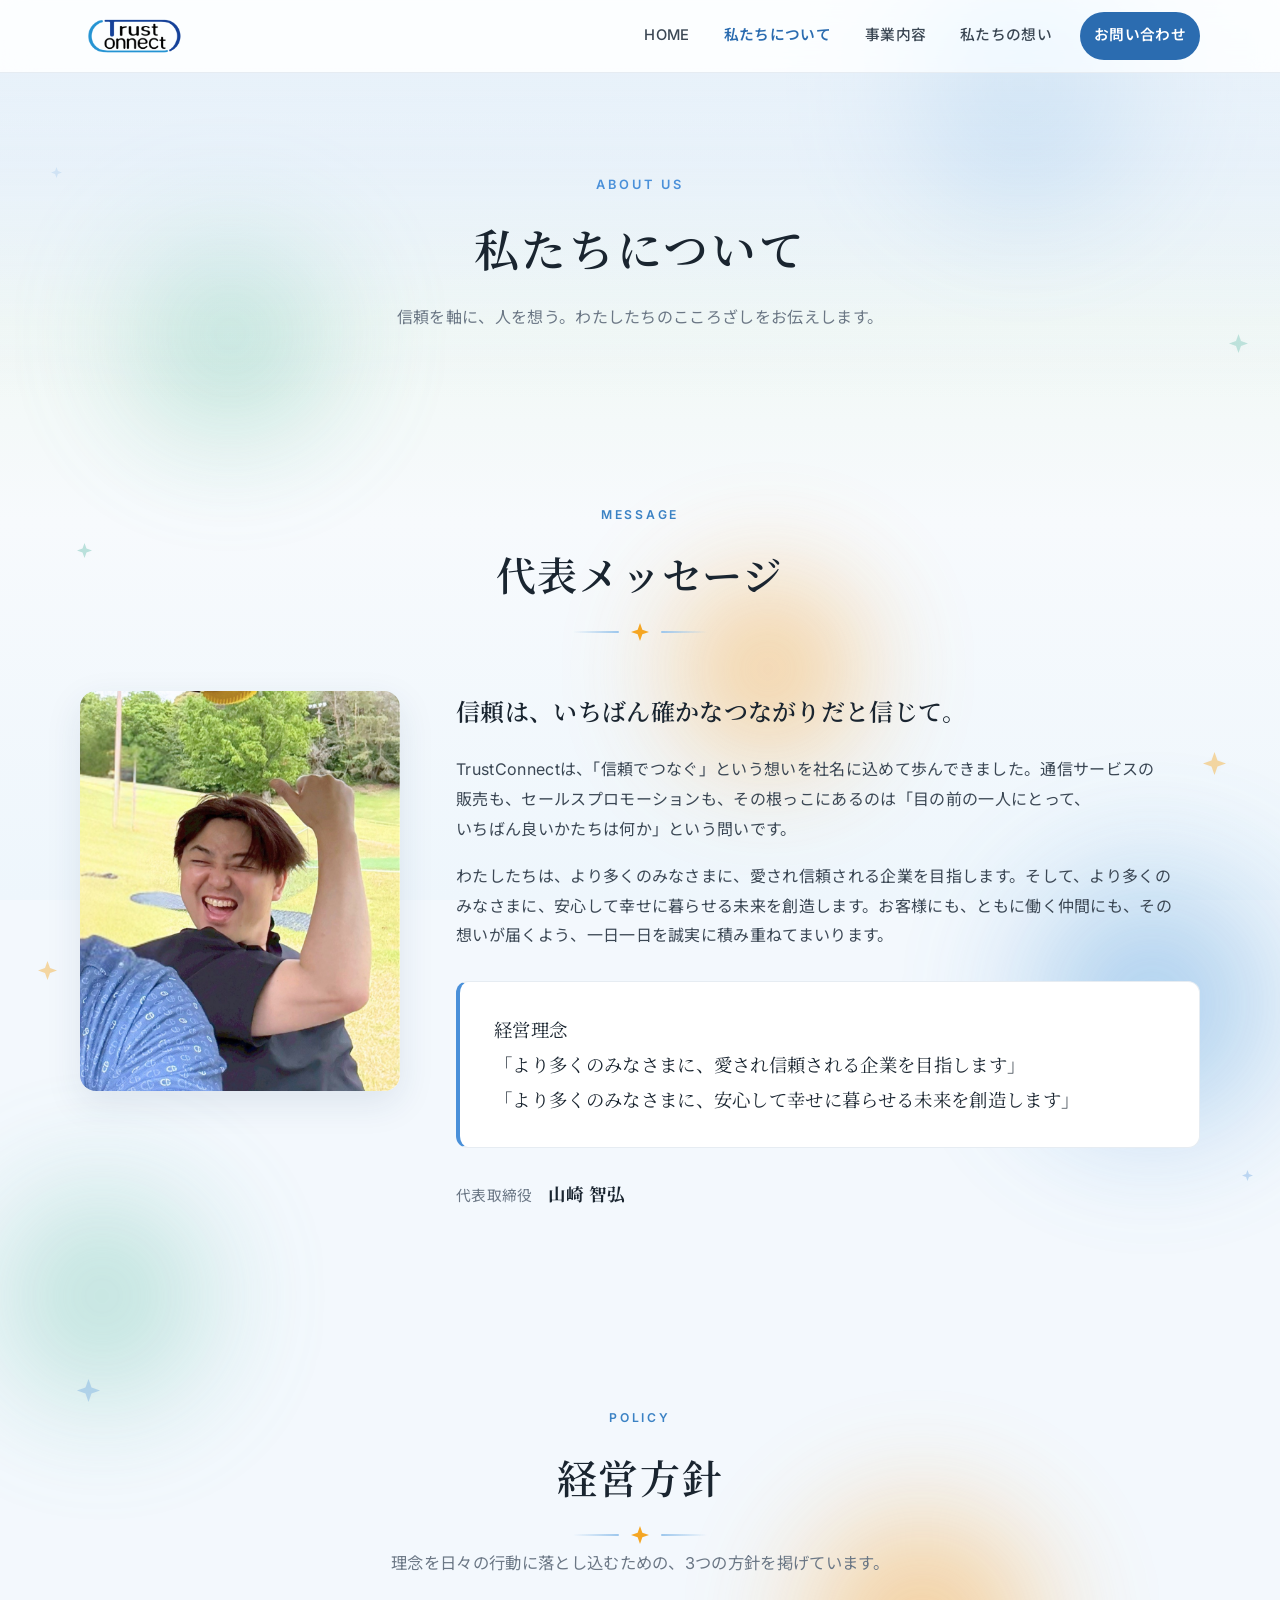
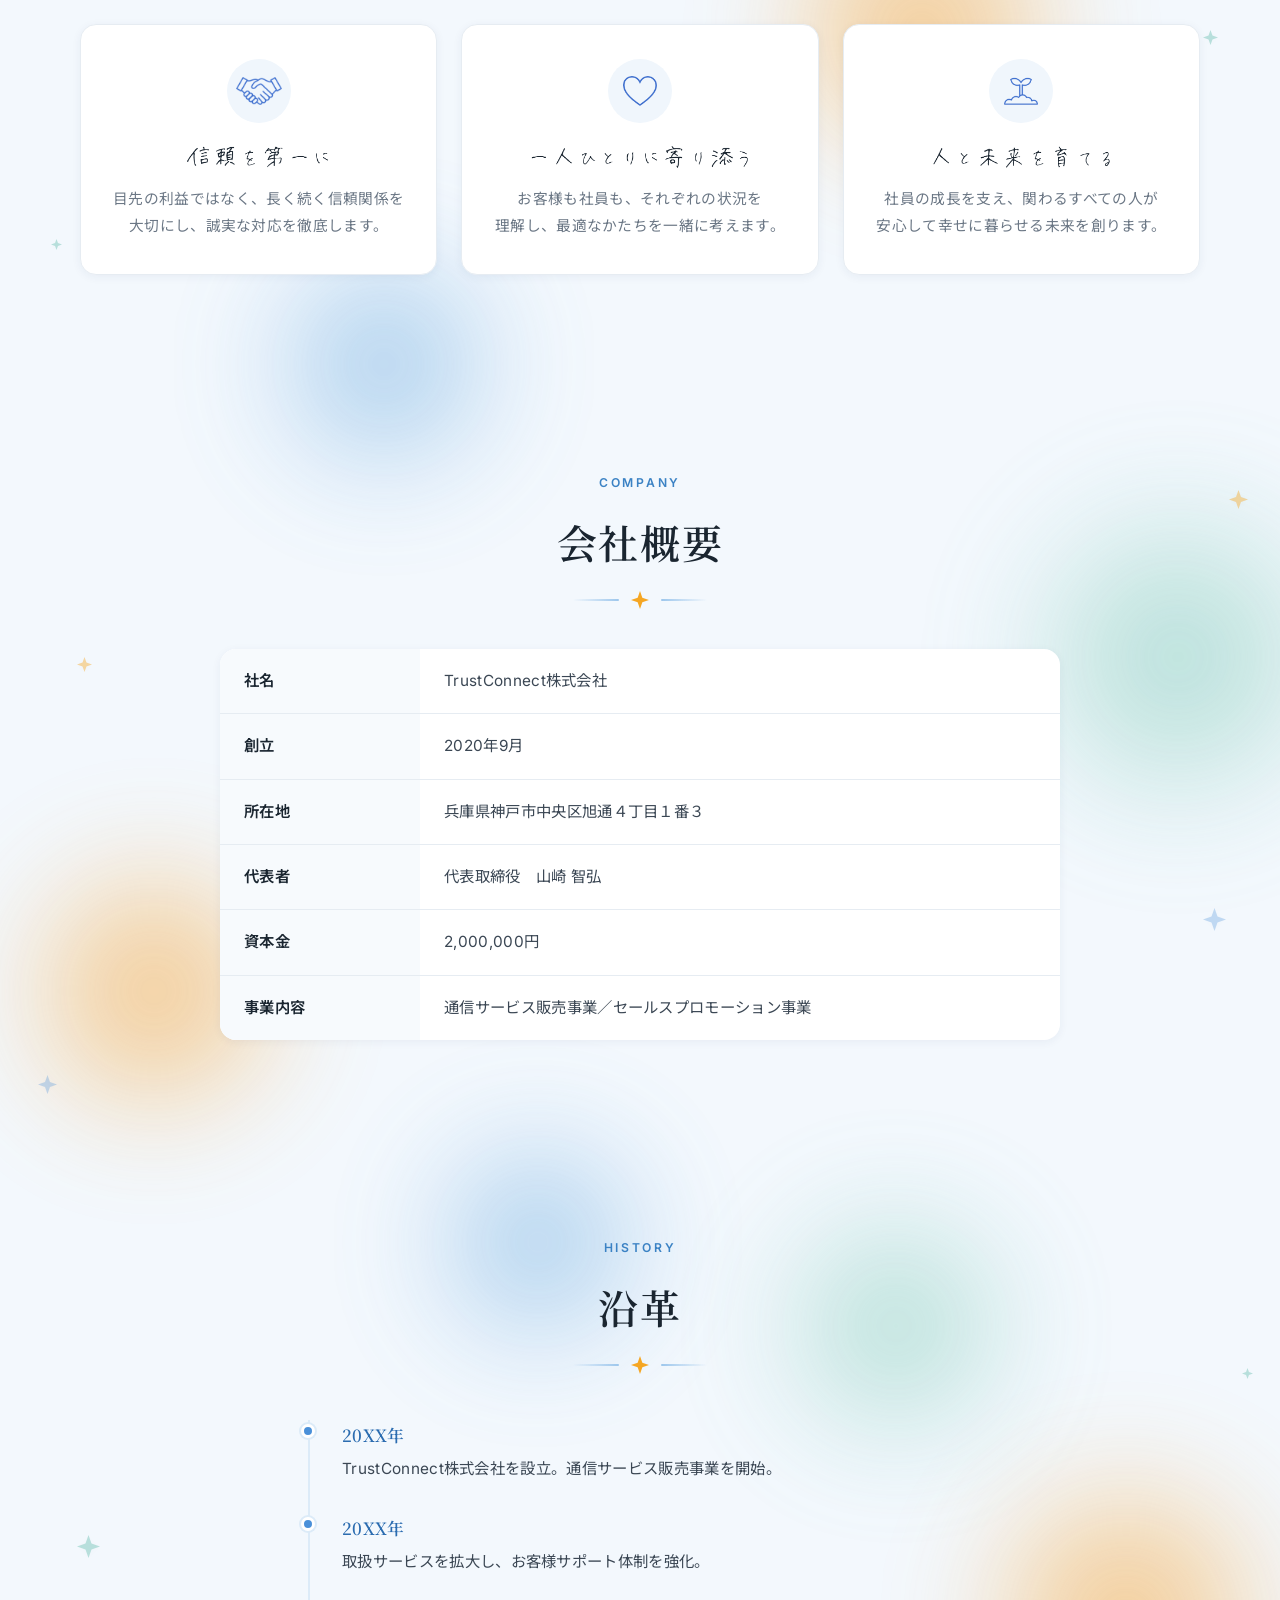
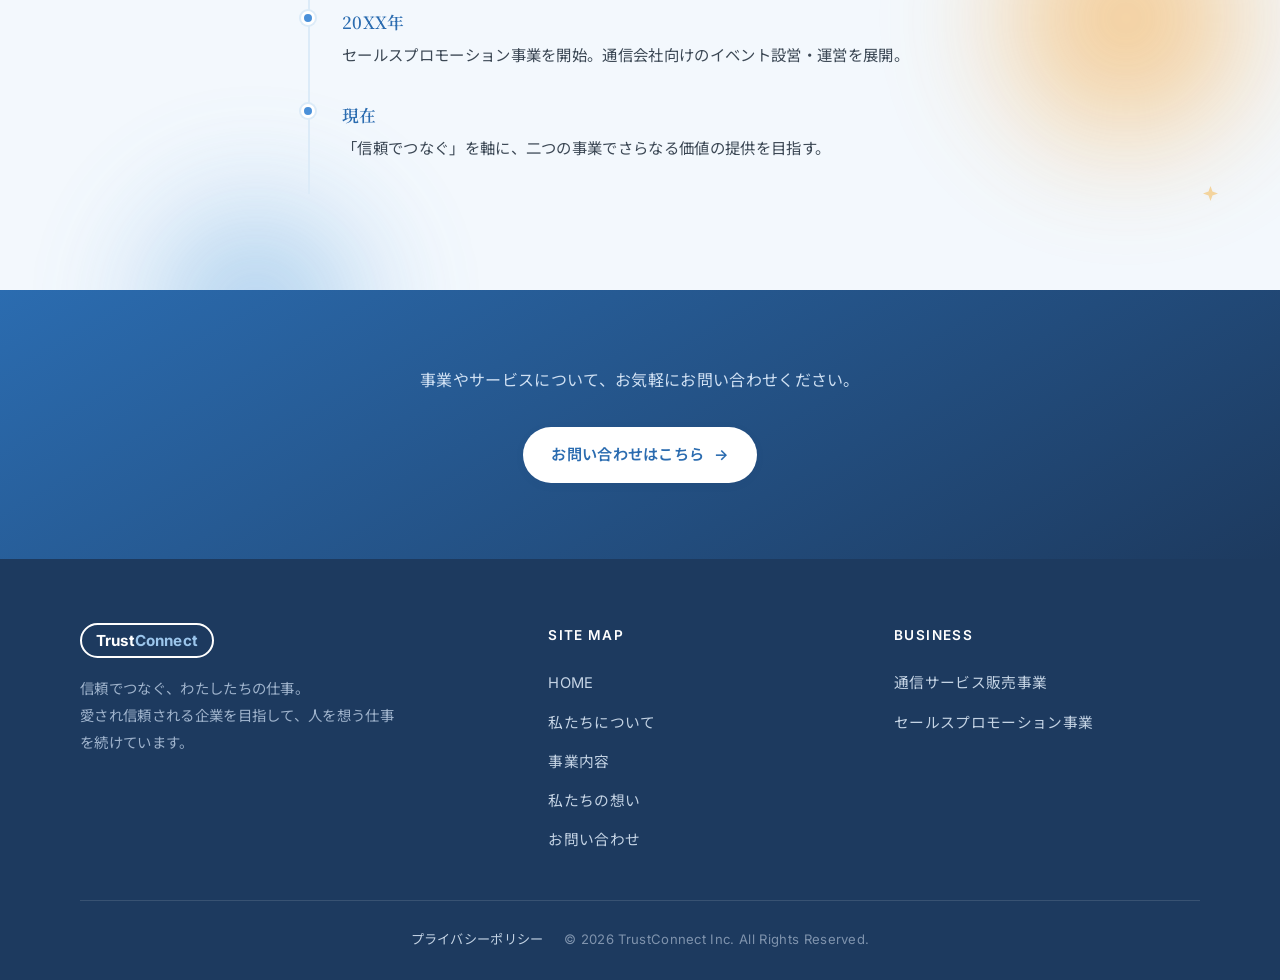
==== commit 2e6d2807: "経営方針の見出し3つを手書き（えり字）画像に変更 Co-Authored-By: Claude Opus 4.8 <noreply@anthropic.com>" ====
--- a/about.html
+++ b/about.html
@@ -68,17 +68,17 @@
     <div class="policy">
       <div class="policy-item reveal">
         <div class="policy-icon"><img src="images/icon-trust.png" alt=""></div>
-        <h3>信頼を第一に</h3>
+        <h3><img src="images/policy-title-01.png" alt="信頼を第一に" style="width:150px"></h3>
         <p>目先の利益ではなく、長く続く信頼関係を大切にし、誠実な対応を徹底します。</p>
       </div>
       <div class="policy-item reveal">
         <div class="policy-icon"><img src="images/icon-care.png" alt=""></div>
-        <h3>一人ひとりに寄り添う</h3>
+        <h3><img src="images/policy-title-02.png" alt="一人ひとりに寄り添う" style="width:235px"></h3>
         <p>お客様も社員も、それぞれの状況を理解し、最適なかたちを一緒に考えます。</p>
       </div>
       <div class="policy-item reveal">
         <div class="policy-icon"><img src="images/icon-grow.png" alt=""></div>
-        <h3>人と未来を育てる</h3>
+        <h3><img src="images/policy-title-03.png" alt="人と未来を育てる" style="width:193px"></h3>
         <p>社員の成長を支え、関わるすべての人が安心して幸せに暮らせる未来を創ります。</p>
       </div>
     </div>
--- a/css/style.css
+++ b/css/style.css
@@ -411,7 +411,8 @@
 .policy-icon img { width: 34px; height: 34px; object-fit: contain; display: block; }
 /* 握手アイコンは横長のため、少し大きめに表示してバランスを揃える */
 .policy-icon img[src*="icon-trust"] { width: 46px; height: 46px; }
-.policy-item h3 { font-family: var(--serif); font-size: 1.1rem; color: var(--ink); margin: 0 0 10px; }
+.policy-item h3 { font-family: var(--serif); font-size: 1.1rem; color: var(--ink); margin: 0 0 12px; }
+.policy-item h3 img { display: block; height: auto; max-width: 100%; margin: 0 auto; }   /* 手書き見出し（画像） */
 .policy-item p { font-size: .92rem; color: var(--text-soft); margin: 0; }
 
 /* ---------- 会社概要テーブル ---------- */
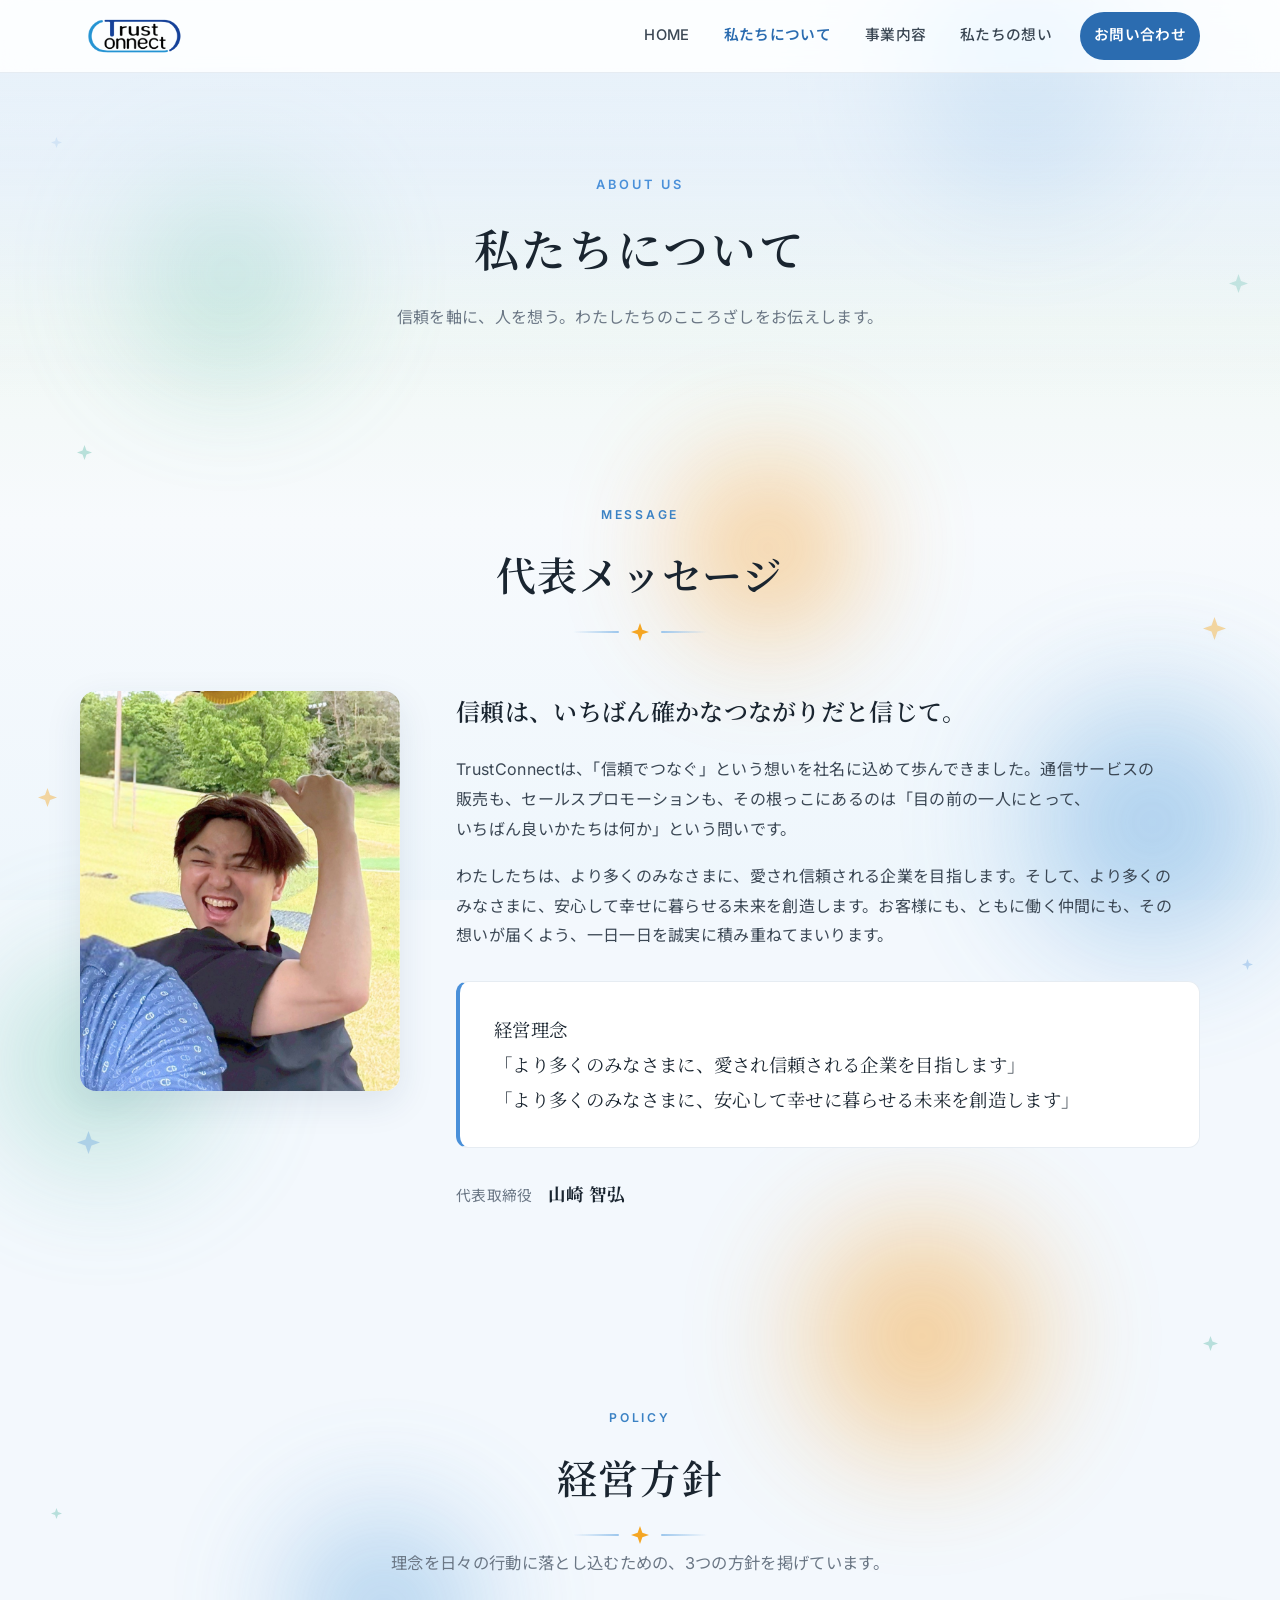
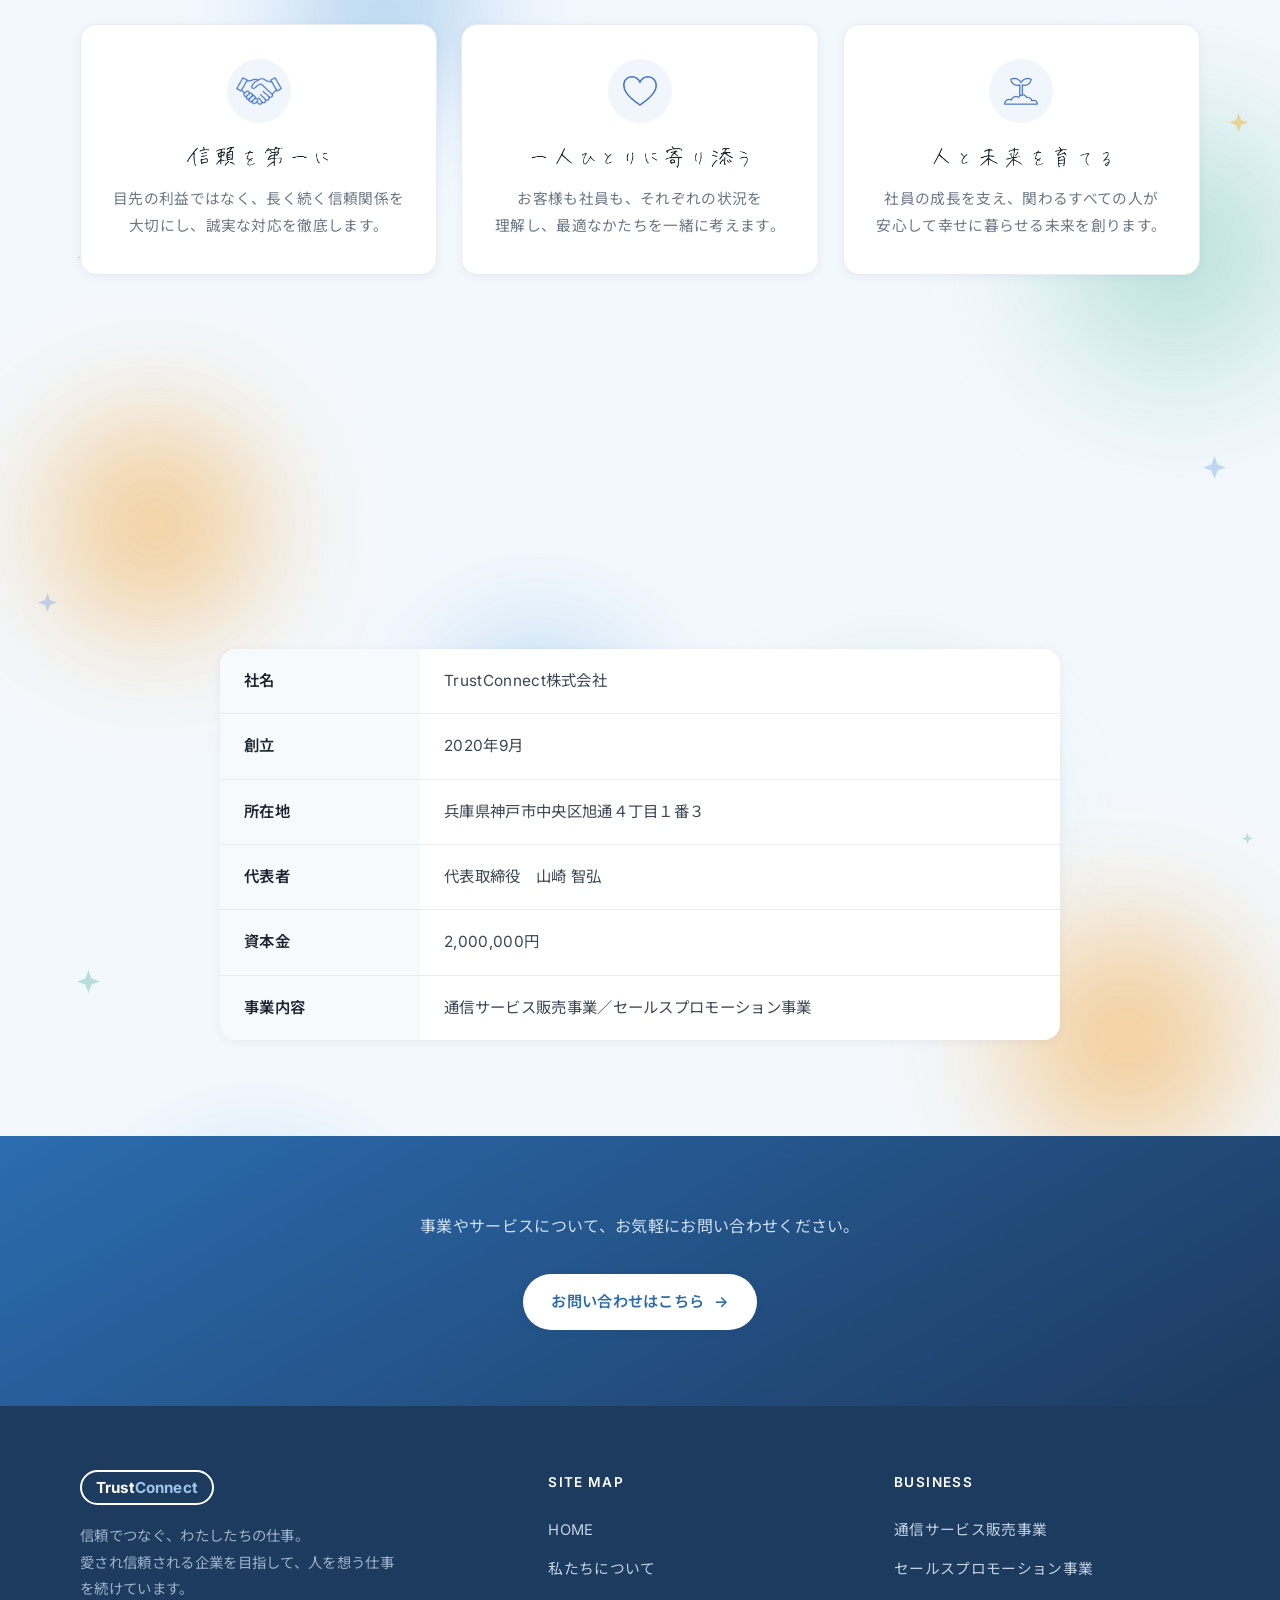
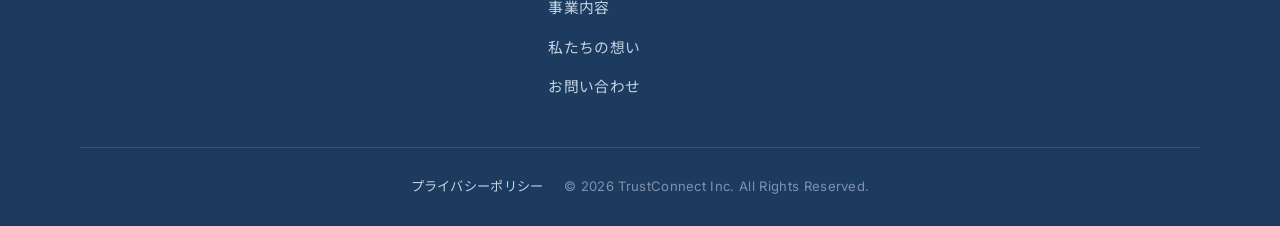
==== commit 8efa6778: "私たちについて: 沿革セクションを削除 Co-Authored-By: Claude Opus 4.8 <noreply@anthropic.com>" ====
--- a/about.html
+++ b/about.html
@@ -4,7 +4,7 @@
 <meta charset="UTF-8">
 <meta name="viewport" content="width=device-width, initial-scale=1.0">
 <title>私たちについて｜TrustConnect株式会社</title>
-<meta name="description" content="TrustConnect株式会社の代表メッセージ、経営理念、経営方針、会社概要、沿革をご紹介します。">
+<meta name="description" content="TrustConnect株式会社の代表メッセージ、経営理念、経営方針、会社概要をご紹介します。">
 <link rel="preconnect" href="https://fonts.googleapis.com">
 <link rel="preconnect" href="https://fonts.gstatic.com" crossorigin>
 <link href="https://fonts.googleapis.com/css2?family=Inter:wght@400;500;600;700&family=Noto+Serif+JP:wght@500;600;700&family=Noto+Sans+JP:wght@400;500;700&display=swap" rel="stylesheet">
@@ -103,34 +103,6 @@
   </div>
 </section>
 
-<!-- 沿革 -->
-<section class="section section--soft">
-  <div class="container center reveal" style="margin-bottom:46px;">
-    <span class="eyebrow">History</span>
-    <h2 class="section-title">沿革</h2>
-  </div>
-  <div class="container reveal" style="max-width:680px;">
-    <div class="timeline">
-      <div class="timeline-item">
-        <div class="year">20XX年</div>
-        <p>TrustConnect株式会社を設立。通信サービス販売事業を開始。</p>
-      </div>
-      <div class="timeline-item">
-        <div class="year">20XX年</div>
-        <p>取扱サービスを拡大し、お客様サポート体制を強化。</p>
-      </div>
-      <div class="timeline-item">
-        <div class="year">20XX年</div>
-        <p>セールスプロモーション事業を開始。通信会社向けのイベント設営・運営を展開。</p>
-      </div>
-      <div class="timeline-item">
-        <div class="year">現在</div>
-        <p>「信頼でつなぐ」を軸に、二つの事業でさらなる価値の提供を目指す。</p>
-      </div>
-    </div>
-  </div>
-</section>
-
 <section class="cta-band">
   <div class="container reveal">
     <p>事業やサービスについて、お気軽にお問い合わせください。</p>
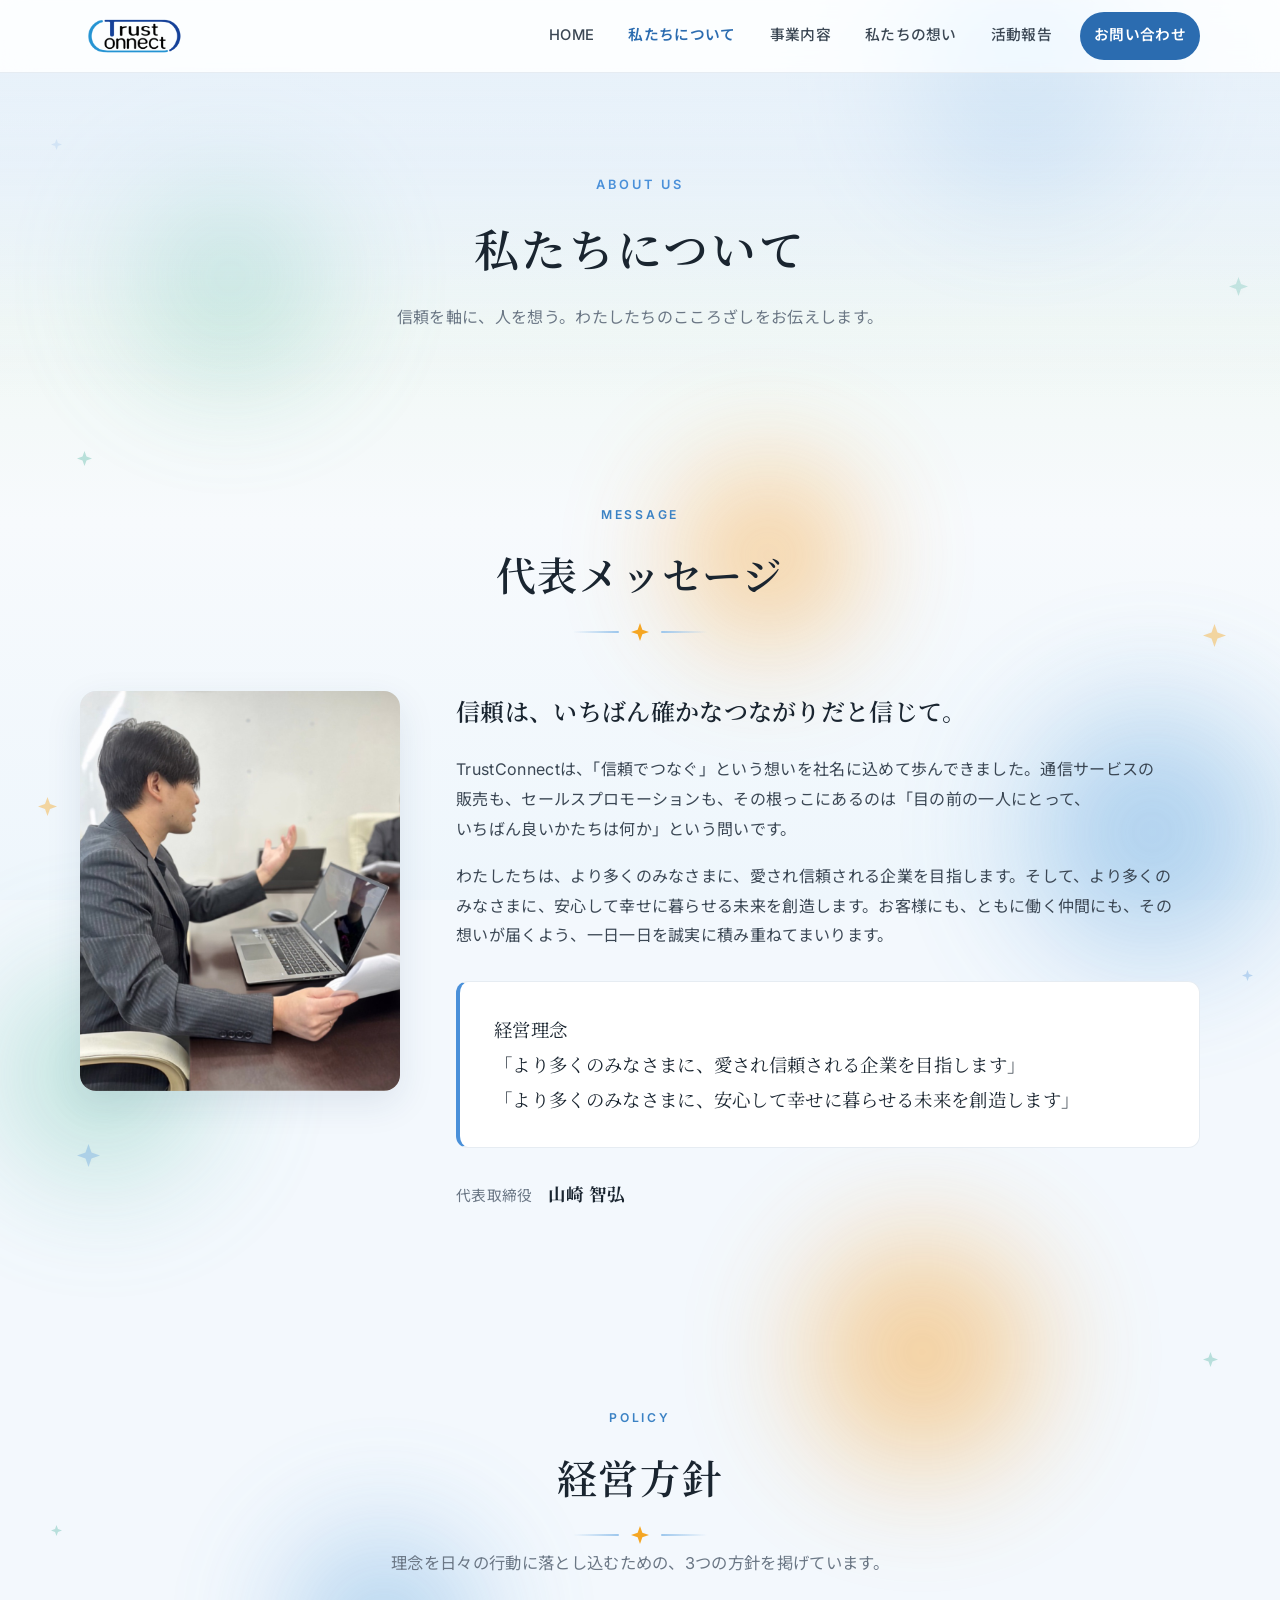
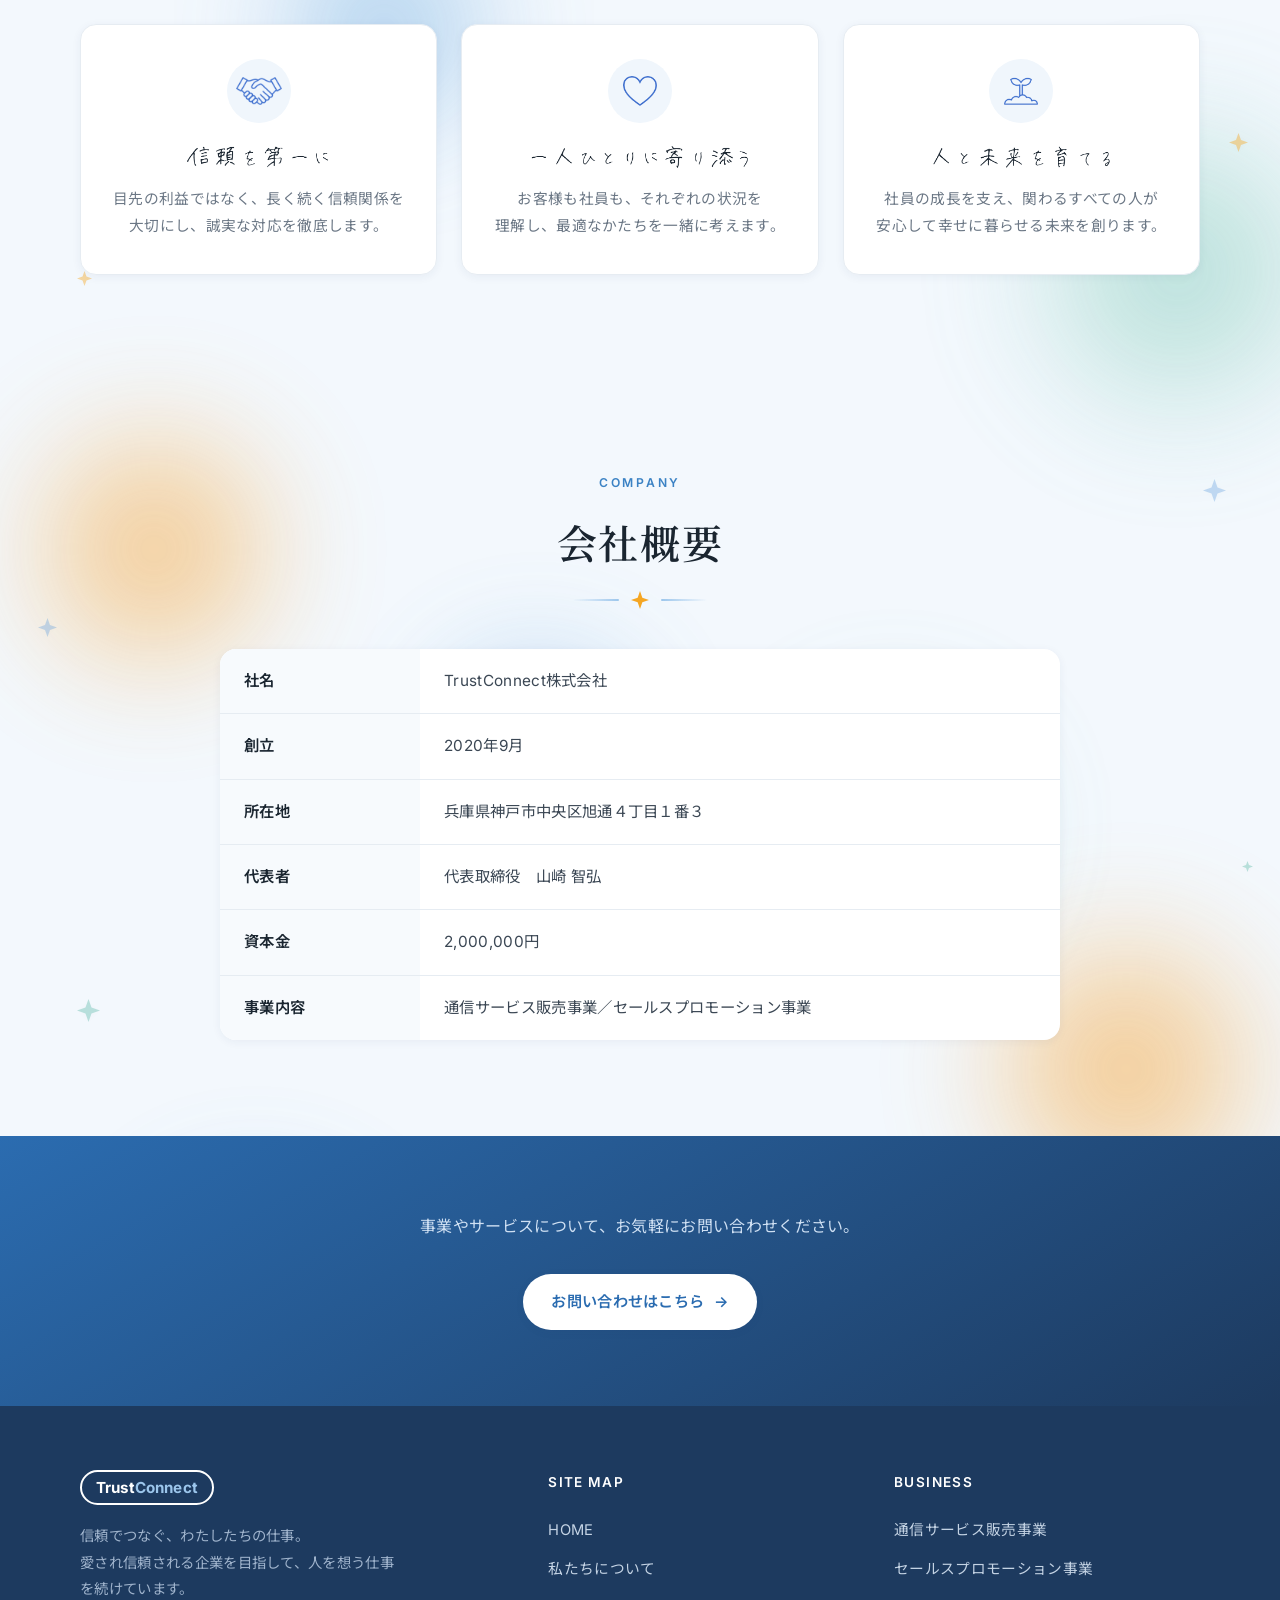
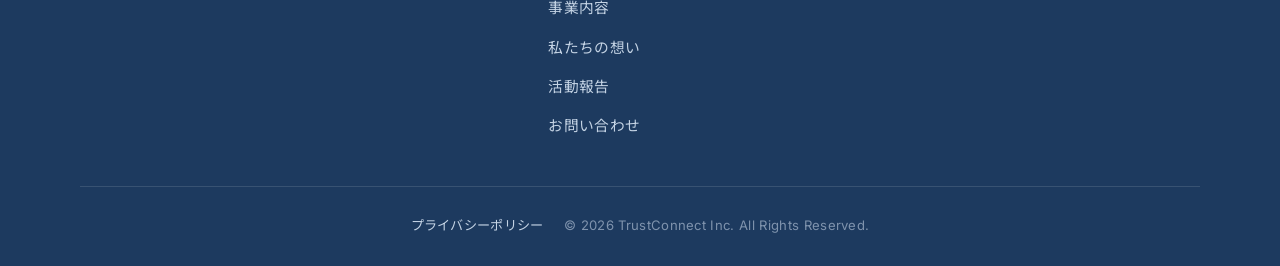
==== commit c46a28b5: "活動報告（NEWS）ページを追加：全ページのナビ・フッターにリンク、投稿テンプレ付き Co-Authored-By: Claude Opus 4.8 <noreply@anthropic.com>" ====
--- a/about.html
+++ b/about.html
@@ -21,6 +21,7 @@
       <a href="about.html" class="is-active">私たちについて</a>
       <a href="business.html">事業内容</a>
       <a href="vision.html">私たちの想い</a>
+      <a href="news.html">活動報告</a>
       <a href="contact.html" class="nav-cta">お問い合わせ</a>
     </nav>
   </div>
@@ -123,6 +124,7 @@
         <a href="about.html">私たちについて</a>
         <a href="business.html">事業内容</a>
         <a href="vision.html">私たちの想い</a>
+        <a href="news.html">活動報告</a>
         <a href="contact.html">お問い合わせ</a>
       </div>
       <div class="footer-col">
--- a/css/style.css
+++ b/css/style.css
@@ -433,14 +433,31 @@
 .timeline-item p { margin: 4px 0 0; color: var(--text); font-size: .96rem; }
 
 /* ---------- 想いページ（ストーリー） ---------- */
-.story { max-width: 760px; margin: 0 auto; }
-.story-block { margin-bottom: 60px; }
+.story { max-width: 1040px; margin: 0 auto; }
+/* 画像＋テキストを左右2カラム（項目ごとに左右交互） */
+.story-block {
+  display: grid; grid-template-columns: 1fr 1fr; gap: 52px; align-items: center;
+  margin-bottom: 64px;
+}
+.story-block:nth-of-type(even) .story-media { order: 2; }   /* 偶数項目は画像を右に */
+.story-media {
+  border-radius: 18px; overflow: hidden; box-shadow: var(--shadow-md);
+  aspect-ratio: 3 / 2;
+  background: linear-gradient(150deg, var(--blue-100), #e9f2fb 55%, #eff7f3);
+  display: grid; place-items: center;
+  color: var(--blue-500); font-size: .82rem; letter-spacing: .08em;
+}
+.story-media img { width: 100%; height: 100%; object-fit: cover; display: block; }
 .story-block h2 {
   font-family: var(--serif); font-weight: 600; font-size: 1.5rem; color: var(--ink);
   margin: 0 0 18px; padding-left: 18px; border-left: 4px solid var(--accent);
   line-height: 1.6;
 }
 .story-block p { margin: 0 0 16px; font-size: 1.02rem; }
+@media (max-width: 820px) {
+  .story-block { grid-template-columns: 1fr; gap: 22px; margin-bottom: 48px; }
+  .story-block:nth-of-type(even) .story-media { order: 0; }
+}
 .quote {
   font-family: var(--serif); font-size: 1.3rem; color: var(--blue-700);
   text-align: center; line-height: 1.9; margin: 70px auto; max-width: 900px;
@@ -487,6 +504,29 @@
 .contact-info .item { background: var(--bg-soft); border-radius: var(--radius); padding: 28px; text-align: center; }
 .contact-info .item .label { font-size: .8rem; letter-spacing: .12em; color: var(--blue-600); font-weight: 600; }
 .contact-info .item .val { font-family: var(--serif); font-size: 1.25rem; color: var(--ink); margin-top: 8px; }
+
+/* ---------- 活動報告（NEWS） ---------- */
+.news-list { max-width: 900px; margin: 0 auto; }
+.news-item {
+  display: grid; grid-template-columns: 300px 1fr; gap: 34px; align-items: center;
+  padding: 30px 0; border-bottom: 1px solid var(--line);
+}
+.news-item:first-of-type { padding-top: 0; }
+.news-item.no-thumb { grid-template-columns: 1fr; }   /* 写真なしの投稿 */
+.news-thumb {
+  border-radius: 14px; overflow: hidden; aspect-ratio: 4 / 3; box-shadow: var(--shadow-sm);
+  background: linear-gradient(150deg, var(--blue-100), #e9f2fb 55%, #eff7f3);
+  display: grid; place-items: center; color: var(--blue-500); font-size: .8rem; letter-spacing: .08em;
+}
+.news-thumb img { width: 100%; height: 100%; object-fit: cover; display: block; }
+.news-meta { display: flex; align-items: center; gap: 12px; margin-bottom: 10px; }
+.news-meta time { font-size: .85rem; color: var(--text-soft); font-weight: 600; letter-spacing: .04em; }
+.news-cat { font-size: .72rem; font-weight: 700; color: #fff; background: var(--blue-500); padding: 3px 11px; border-radius: 999px; letter-spacing: .04em; }
+.news-item h2 { font-family: var(--serif); font-size: 1.25rem; color: var(--ink); margin: 0 0 10px; line-height: 1.55; }
+.news-item p { margin: 0; font-size: .96rem; color: var(--text); }
+@media (max-width: 720px) {
+  .news-item { grid-template-columns: 1fr; gap: 16px; padding: 24px 0; }
+}
 
 /* ---------- CTA 帯 ---------- */
 .cta-band {
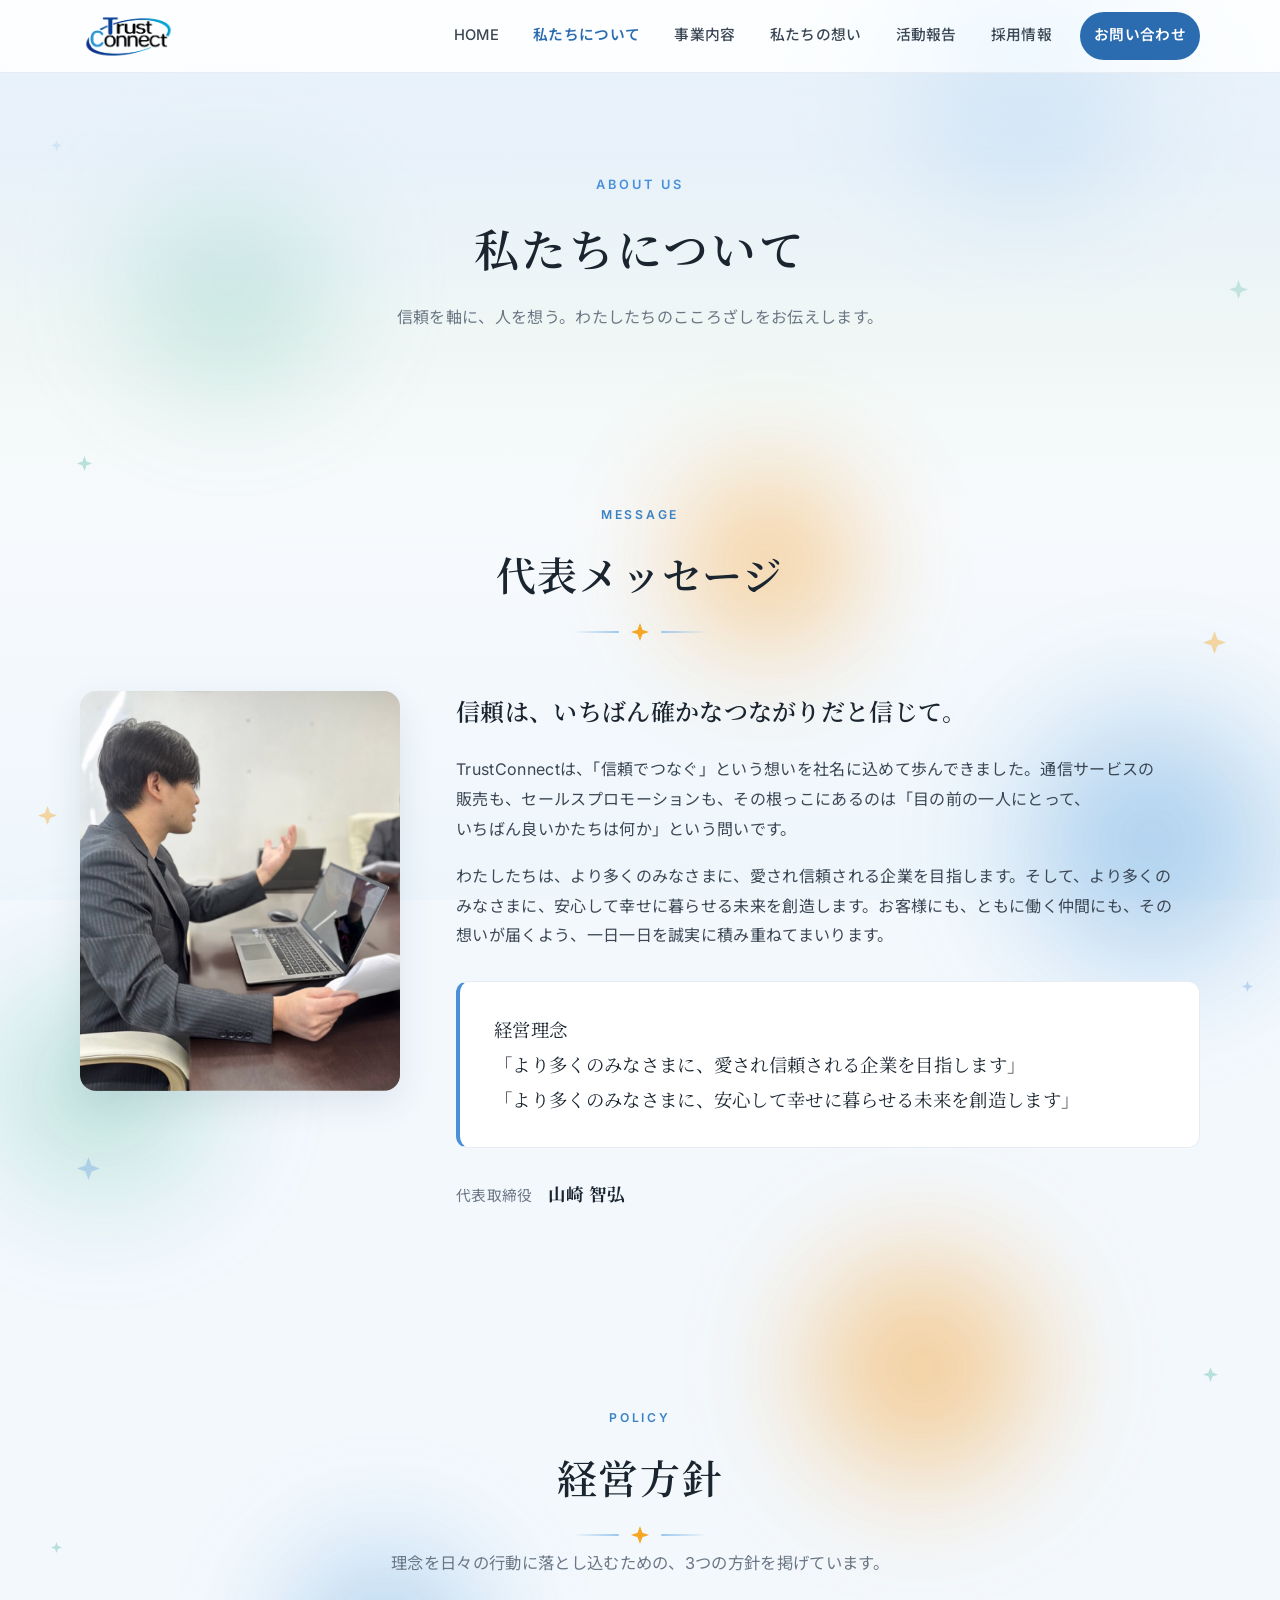
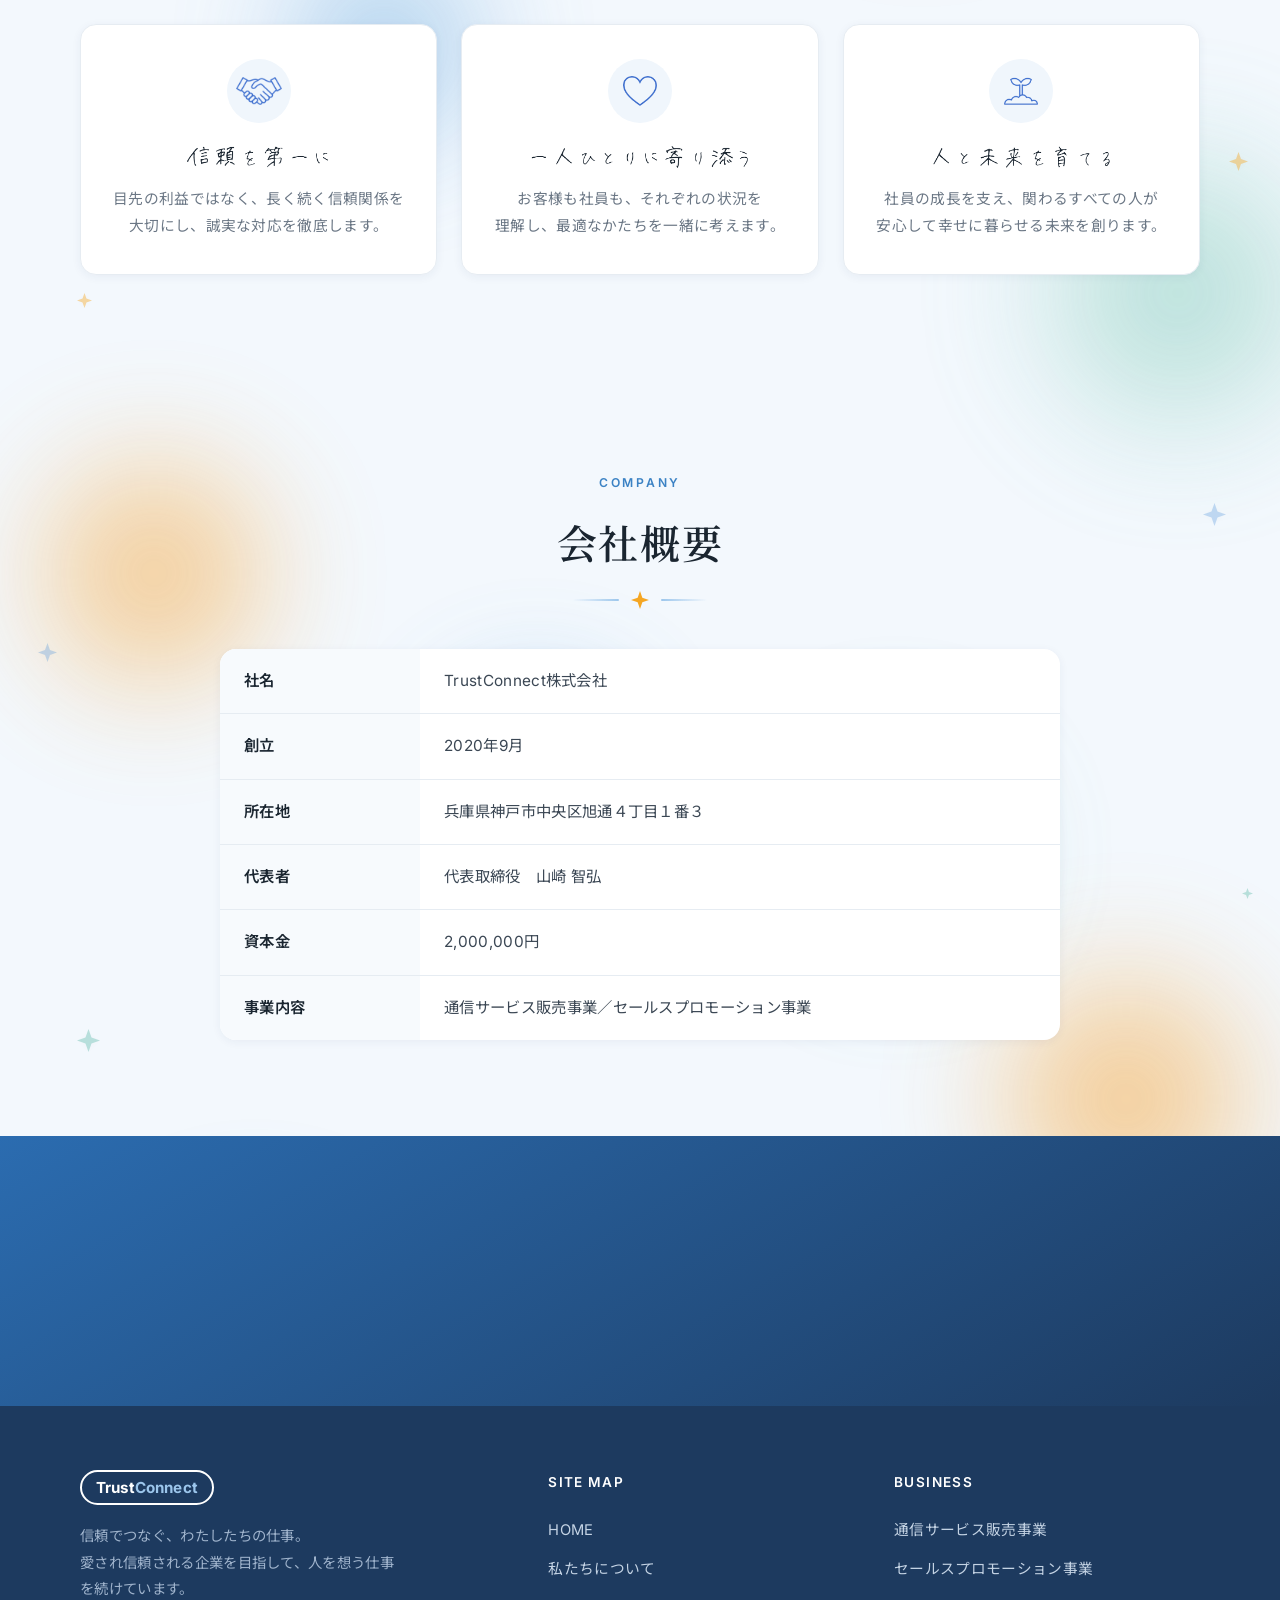
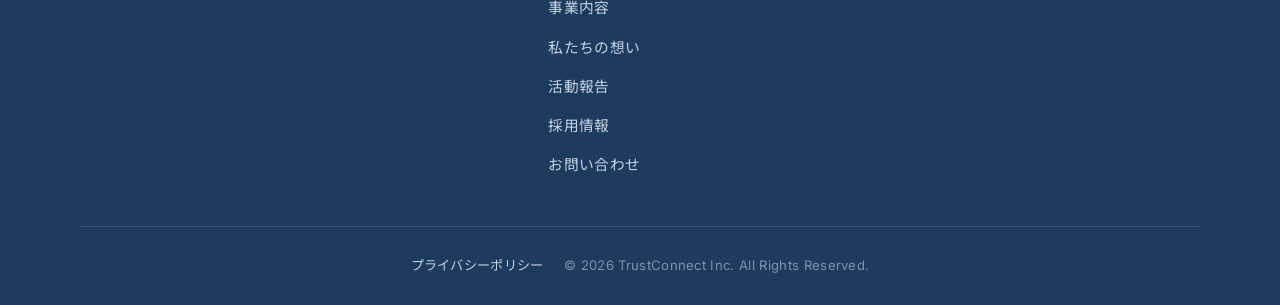
==== commit 44f01537: "採用情報ページ（recruit.html）を追加、全ページのナビ・フッター・サイトマップに反映" ====
--- a/about.html
+++ b/about.html
@@ -22,6 +22,7 @@
       <a href="business.html">事業内容</a>
       <a href="vision.html">私たちの想い</a>
       <a href="news.html">活動報告</a>
+      <a href="recruit.html">採用情報</a>
       <a href="contact.html" class="nav-cta">お問い合わせ</a>
     </nav>
   </div>
@@ -125,6 +126,7 @@
         <a href="business.html">事業内容</a>
         <a href="vision.html">私たちの想い</a>
         <a href="news.html">活動報告</a>
+        <a href="recruit.html">採用情報</a>
         <a href="contact.html">お問い合わせ</a>
       </div>
       <div class="footer-col">
--- a/css/style.css
+++ b/css/style.css
@@ -147,7 +147,7 @@
 /* ロゴ画像（テキストは読み上げ用に残し、見た目は画像に置き換え） */
 .brand-logo {
   display: inline-block;
-  width: 150px; height: 44px;
+  width: 96px; height: 50px;
   background: url("../images/logo.png") left center / contain no-repeat;
   text-indent: -9999px; overflow: hidden; white-space: nowrap;
   border: 0; padding: 0;
@@ -593,3 +593,163 @@
   .footer-grid { grid-template-columns: 1fr; gap: 28px; }
   .profile-table th { width: 130px; }
 }
+
+/* ============================================================
+   採用情報ページ（recruit.html）
+   ============================================================ */
+.center { text-align: center; }
+
+/* 魅力ポイント */
+.rec-points {
+  display: grid; grid-template-columns: repeat(3, 1fr);
+  gap: 26px; margin-top: 54px;
+}
+.rec-point {
+  position: relative;
+  background: rgba(255,255,255,.72);
+  border: 1px solid var(--line);
+  border-radius: var(--radius);
+  padding: 34px 28px 30px;
+  box-shadow: var(--shadow-sm);
+  transition: transform .3s ease, box-shadow .3s ease;
+}
+.rec-point:hover { transform: translateY(-6px); box-shadow: var(--shadow-md); }
+.rec-point-num {
+  font-family: var(--sans); font-weight: 700; font-size: 1.5rem;
+  color: var(--blue-300); letter-spacing: .04em;
+}
+.rec-point h3 {
+  font-family: var(--serif); font-weight: 600; font-size: 1.16rem;
+  color: var(--ink); margin: 10px 0 12px; letter-spacing: .03em;
+}
+.rec-point p { margin: 0; font-size: .95rem; color: var(--text-soft); line-height: 1.85; }
+
+/* 募集要項テーブル（定義リスト） */
+.jd {
+  margin: 50px auto 0; max-width: 940px;
+  background: rgba(255,255,255,.78);
+  border: 1px solid var(--line);
+  border-radius: var(--radius);
+  box-shadow: var(--shadow-sm);
+  overflow: hidden;
+}
+.jd-row { display: grid; grid-template-columns: 200px 1fr; }
+.jd-row + .jd-row { border-top: 1px solid var(--line); }
+.jd-row dt {
+  font-family: var(--sans); font-weight: 600; font-size: .95rem;
+  color: var(--blue-900); letter-spacing: .04em;
+  padding: 26px 28px; background: var(--blue-50);
+  border-right: 1px solid var(--line);
+}
+.jd-row dd {
+  margin: 0; padding: 26px 30px;
+  color: var(--text); font-size: .97rem; line-height: 1.9;
+}
+.jd-muted { color: var(--text-soft); font-size: .86rem; line-height: 1.8; }
+.jd-sub { font-weight: 600; color: var(--blue-700); margin: 0 0 10px; font-size: .9rem; }
+.jd-note-box { margin-top: 16px; padding: 18px 20px; background: var(--blue-50); border-radius: 12px; }
+.jd-hint { margin: 12px 0 0; font-size: .88rem; color: var(--text-soft); line-height: 1.85; }
+
+/* チップ（シフト例・手当・福利厚生） */
+.jd-chips { display: flex; flex-wrap: wrap; gap: 10px; margin: 0; padding: 0; list-style: none; }
+.jd-chips li {
+  font-family: var(--sans); font-size: .86rem; font-weight: 500;
+  color: var(--blue-700); background: #fff;
+  border: 1px solid var(--blue-100); border-radius: 999px;
+  padding: 7px 15px; letter-spacing: .02em;
+}
+.jd-chips.wrap li { color: var(--text); border-color: var(--line); }
+
+/* リスト */
+.jd-list { margin: 14px 0 0; padding: 0; list-style: none; }
+.jd-list li { position: relative; padding-left: 20px; margin-bottom: 8px; font-size: .93rem; line-height: 1.8; }
+.jd-list li::before {
+  content: ""; position: absolute; left: 2px; top: .68em;
+  width: 7px; height: 7px; border-radius: 50%; background: var(--blue-300);
+}
+
+/* 1日の流れ */
+.jd-flow { margin: 0; padding: 0; list-style: none; counter-reset: flow; }
+.jd-flow li {
+  position: relative; padding: 0 0 20px 34px; counter-increment: flow;
+  font-size: .95rem; line-height: 1.6;
+}
+.jd-flow li::before {
+  content: counter(flow); position: absolute; left: 0; top: -2px;
+  width: 24px; height: 24px; border-radius: 50%;
+  background: var(--blue-500); color: #fff;
+  font-family: var(--sans); font-size: .78rem; font-weight: 700;
+  display: grid; place-items: center;
+}
+.jd-flow li::after {
+  content: ""; position: absolute; left: 11px; top: 24px; bottom: 4px;
+  width: 2px; background: var(--blue-100);
+}
+.jd-flow li:last-child { padding-bottom: 0; }
+.jd-flow li:last-child::after { display: none; }
+
+/* 勤務地 */
+.store-list { display: grid; grid-template-columns: repeat(2, 1fr); gap: 16px; margin-top: 18px; }
+.store {
+  background: #fff; border: 1px solid var(--line); border-radius: 12px;
+  padding: 18px 20px;
+}
+.store h4 { margin: 0 0 8px; font-size: .98rem; color: var(--blue-900); font-weight: 600; }
+.store p { margin: 0; font-size: .86rem; color: var(--text-soft); line-height: 1.7; }
+.store-access { margin-top: 8px !important; color: var(--blue-600) !important; font-size: .82rem !important; }
+
+/* 月収イメージ */
+.income-cards { display: grid; grid-template-columns: repeat(2, 1fr); gap: 16px; margin-top: 20px; }
+.income-card {
+  background: linear-gradient(160deg, var(--blue-500), var(--blue-700));
+  color: #fff; border-radius: 14px; padding: 22px 24px;
+  box-shadow: var(--shadow-sm);
+}
+.income-when { display: block; font-size: .8rem; letter-spacing: .06em; opacity: .9; }
+.income-amount { display: block; font-family: var(--sans); font-weight: 700; font-size: 2.6rem; line-height: 1.1; margin: 6px 0 10px; }
+.income-amount small { font-size: 1rem; font-weight: 600; margin-left: 4px; }
+.income-detail { display: block; font-size: .82rem; line-height: 1.7; opacity: .95; }
+
+/* モデル年収 */
+.model-income { display: grid; grid-template-columns: repeat(3, 1fr); gap: 14px; margin-top: 18px; }
+.model-item {
+  text-align: center; background: #fff; border: 1px solid var(--blue-100);
+  border-radius: 12px; padding: 18px 12px;
+}
+.model-y { display: block; font-family: var(--sans); font-weight: 700; font-size: 1.7rem; color: var(--blue-700); }
+.model-y small { font-size: .8rem; margin-left: 2px; }
+.model-exp { display: block; font-size: .82rem; color: var(--text-soft); margin-top: 4px; }
+
+/* キャリアアップ */
+.rec-career {
+  display: grid; grid-template-columns: 1.3fr 1fr; gap: 40px; align-items: center;
+  background: rgba(255,255,255,.78);
+  border: 1px solid var(--line); border-radius: var(--radius);
+  box-shadow: var(--shadow-sm); padding: 46px 44px;
+}
+.rec-career-head p { margin: 0; color: var(--text-soft); font-size: .96rem; line-height: 1.95; }
+.rec-career-examples { display: grid; gap: 16px; }
+.career-ex {
+  background: linear-gradient(160deg, #fff, var(--blue-50));
+  border: 1px solid var(--blue-100); border-radius: 14px; padding: 22px 24px;
+}
+.career-ex-label {
+  display: inline-block; font-family: var(--sans); font-size: .72rem; font-weight: 600;
+  letter-spacing: .12em; color: var(--accent); margin-bottom: 8px;
+}
+.career-ex p { margin: 0; font-size: 1.05rem; color: var(--ink); line-height: 1.6; }
+.career-ex strong { color: var(--blue-700); }
+
+/* レスポンシブ */
+@media (max-width: 860px) {
+  .rec-points { grid-template-columns: 1fr; }
+  .rec-career { grid-template-columns: 1fr; gap: 28px; padding: 34px 26px; }
+}
+@media (max-width: 720px) {
+  .jd-row { grid-template-columns: 1fr; }
+  .jd-row dt { border-right: 0; border-bottom: 1px solid var(--line); padding: 16px 22px; }
+  .jd-row dd { padding: 20px 22px; }
+  .store-list { grid-template-columns: 1fr; }
+  .income-cards { grid-template-columns: 1fr; }
+  .model-income { grid-template-columns: 1fr; }
+}
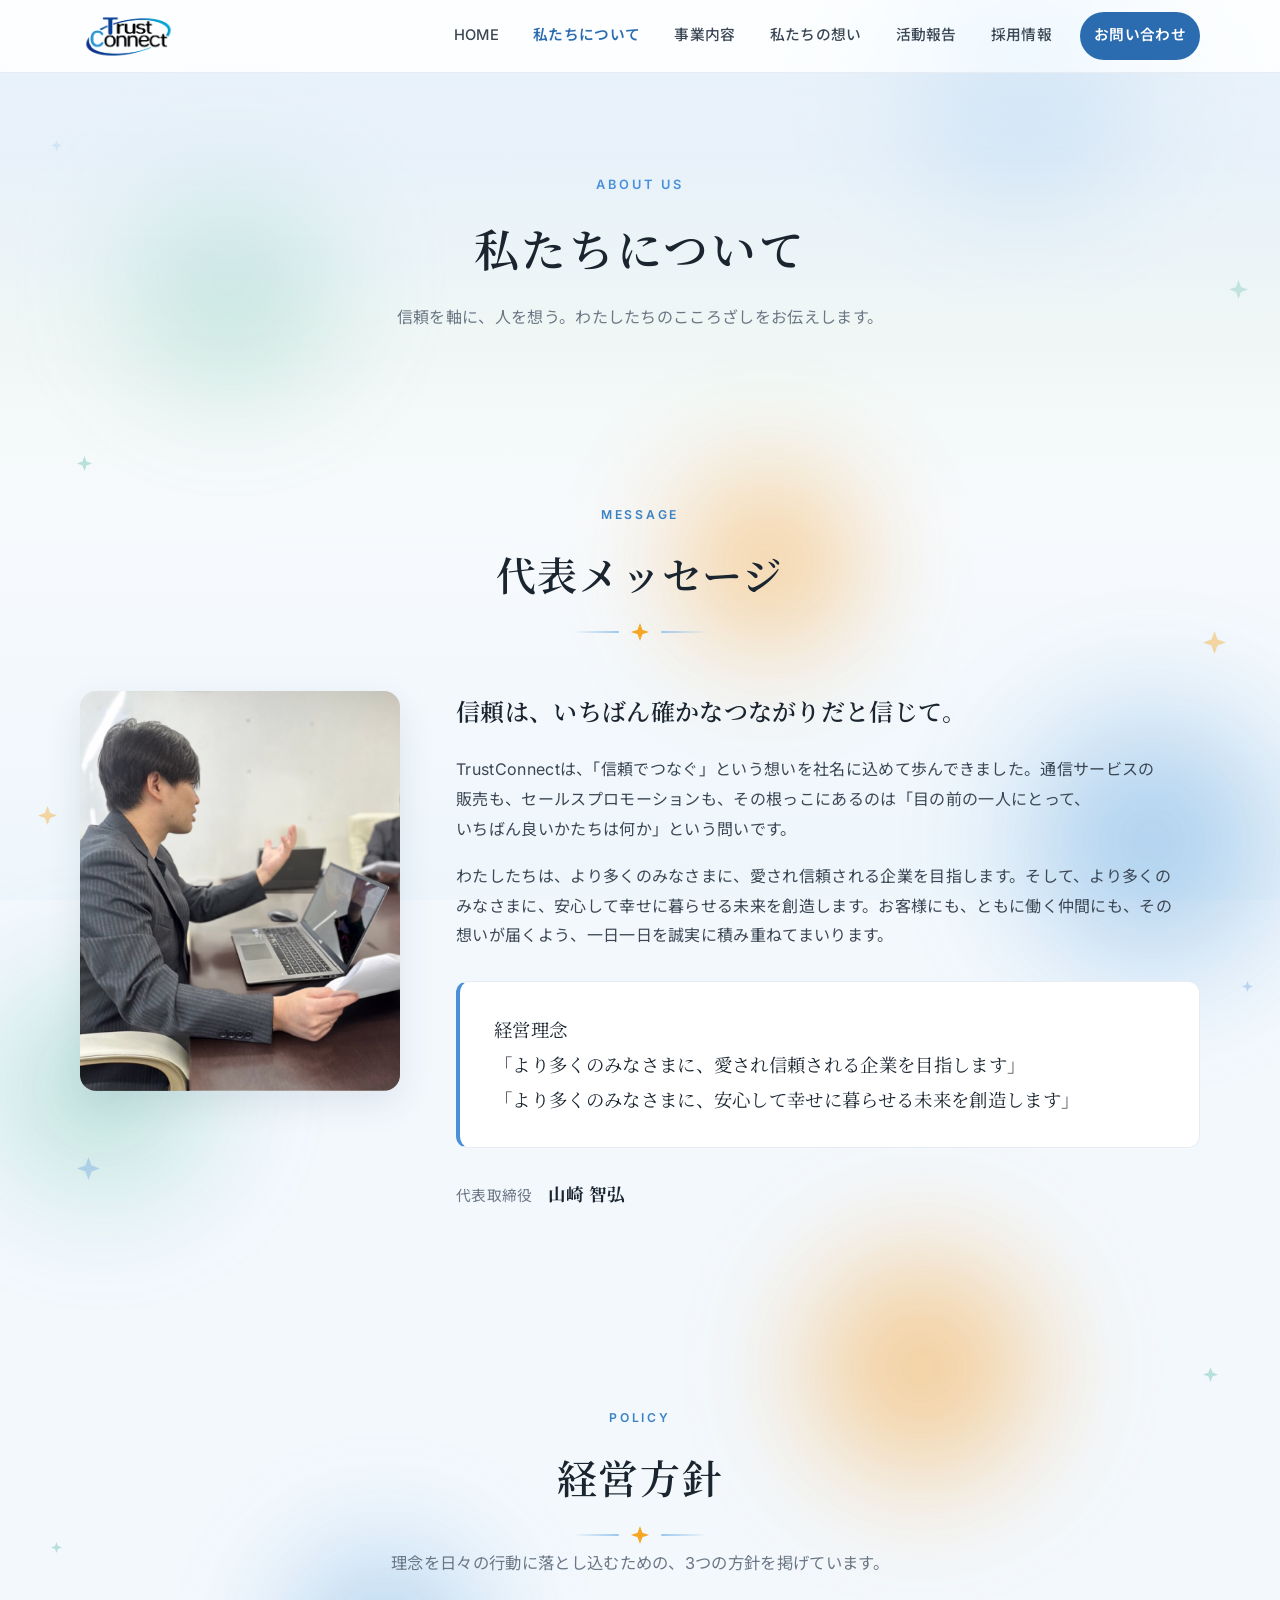
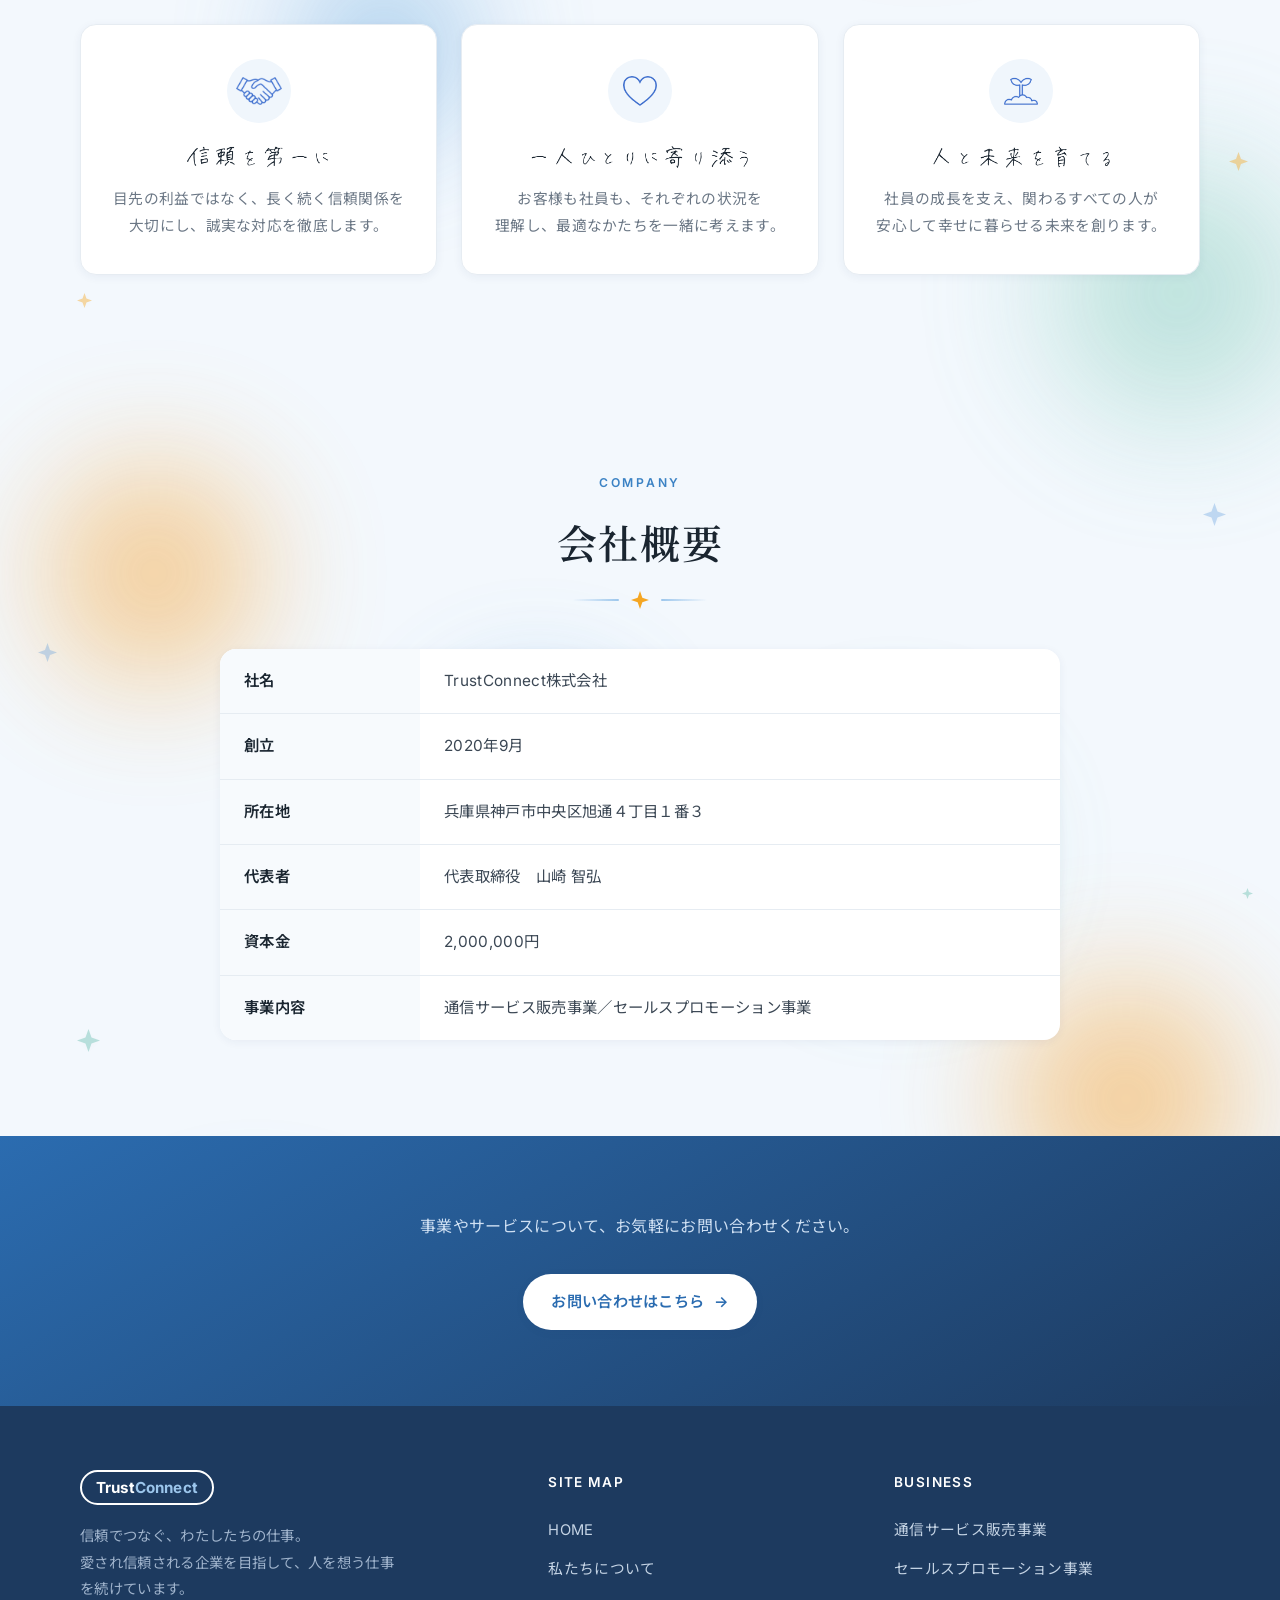
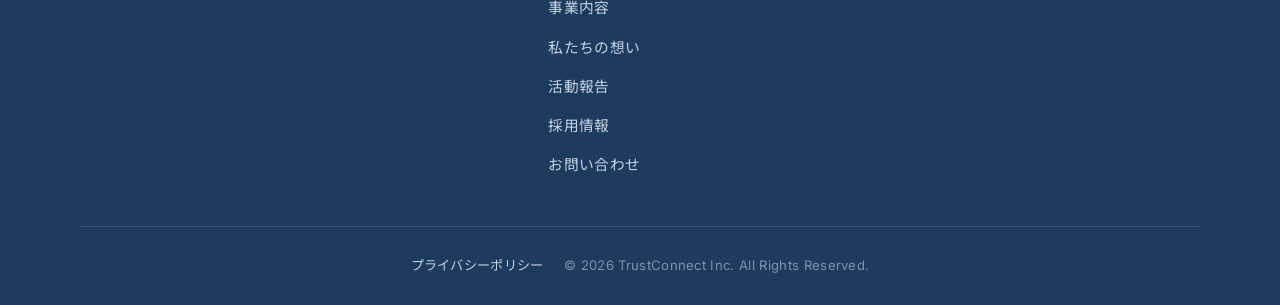
==== commit d90ac874: "SEO対応: 全ページにcanonical・OGP・favicon追加、構造化データ拡充、サイトマップ更新 - 全8ページに canonical URL と OGP（og:url / og:image" ====
--- a/about.html
+++ b/about.html
@@ -5,6 +5,16 @@
 <meta name="viewport" content="width=device-width, initial-scale=1.0">
 <title>私たちについて｜TrustConnect株式会社</title>
 <meta name="description" content="TrustConnect株式会社の代表メッセージ、経営理念、経営方針、会社概要をご紹介します。">
+<link rel="canonical" href="https://trust-y107.github.io/trustconnect/about.html">
+<meta property="og:title" content="私たちについて｜TrustConnect株式会社">
+<meta property="og:description" content="TrustConnect株式会社の代表メッセージ、経営理念、経営方針、会社概要をご紹介します。">
+<meta property="og:type" content="website">
+<meta property="og:url" content="https://trust-y107.github.io/trustconnect/about.html">
+<meta property="og:site_name" content="TrustConnect株式会社">
+<meta property="og:image" content="https://trust-y107.github.io/trustconnect/images/ogp.jpg">
+<meta property="og:locale" content="ja_JP">
+<meta name="twitter:card" content="summary_large_image">
+<link rel="icon" href="https://trust-y107.github.io/trustconnect/images/logo.png">
 <link rel="preconnect" href="https://fonts.googleapis.com">
 <link rel="preconnect" href="https://fonts.gstatic.com" crossorigin>
 <link href="https://fonts.googleapis.com/css2?family=Inter:wght@400;500;600;700&family=Noto+Serif+JP:wght@500;600;700&family=Noto+Sans+JP:wght@400;500;700&display=swap" rel="stylesheet">
--- a/css/style.css
+++ b/css/style.css
@@ -708,7 +708,7 @@
 .income-when { display: block; font-size: .8rem; letter-spacing: .06em; opacity: .9; }
 .income-amount { display: block; font-family: var(--sans); font-weight: 700; font-size: 2.6rem; line-height: 1.1; margin: 6px 0 10px; }
 .income-amount small { font-size: 1rem; font-weight: 600; margin-left: 4px; }
-.income-detail { display: block; font-size: .82rem; line-height: 1.7; opacity: .95; }
+.income-detail { display: block; font-size: .68rem; letter-spacing: -.01em; line-height: 1.6; opacity: .95; }
 
 /* モデル年収 */
 .model-income { display: grid; grid-template-columns: repeat(3, 1fr); gap: 14px; margin-top: 18px; }
@@ -727,6 +727,7 @@
   border: 1px solid var(--line); border-radius: var(--radius);
   box-shadow: var(--shadow-sm); padding: 46px 44px;
 }
+.rec-career-head .section-title { font-size: clamp(1.45rem, 1rem + 1.7vw, 1.95rem); letter-spacing: .01em; }
 .rec-career-head p { margin: 0; color: var(--text-soft); font-size: .96rem; line-height: 1.95; }
 .rec-career-examples { display: grid; gap: 16px; }
 .career-ex {
